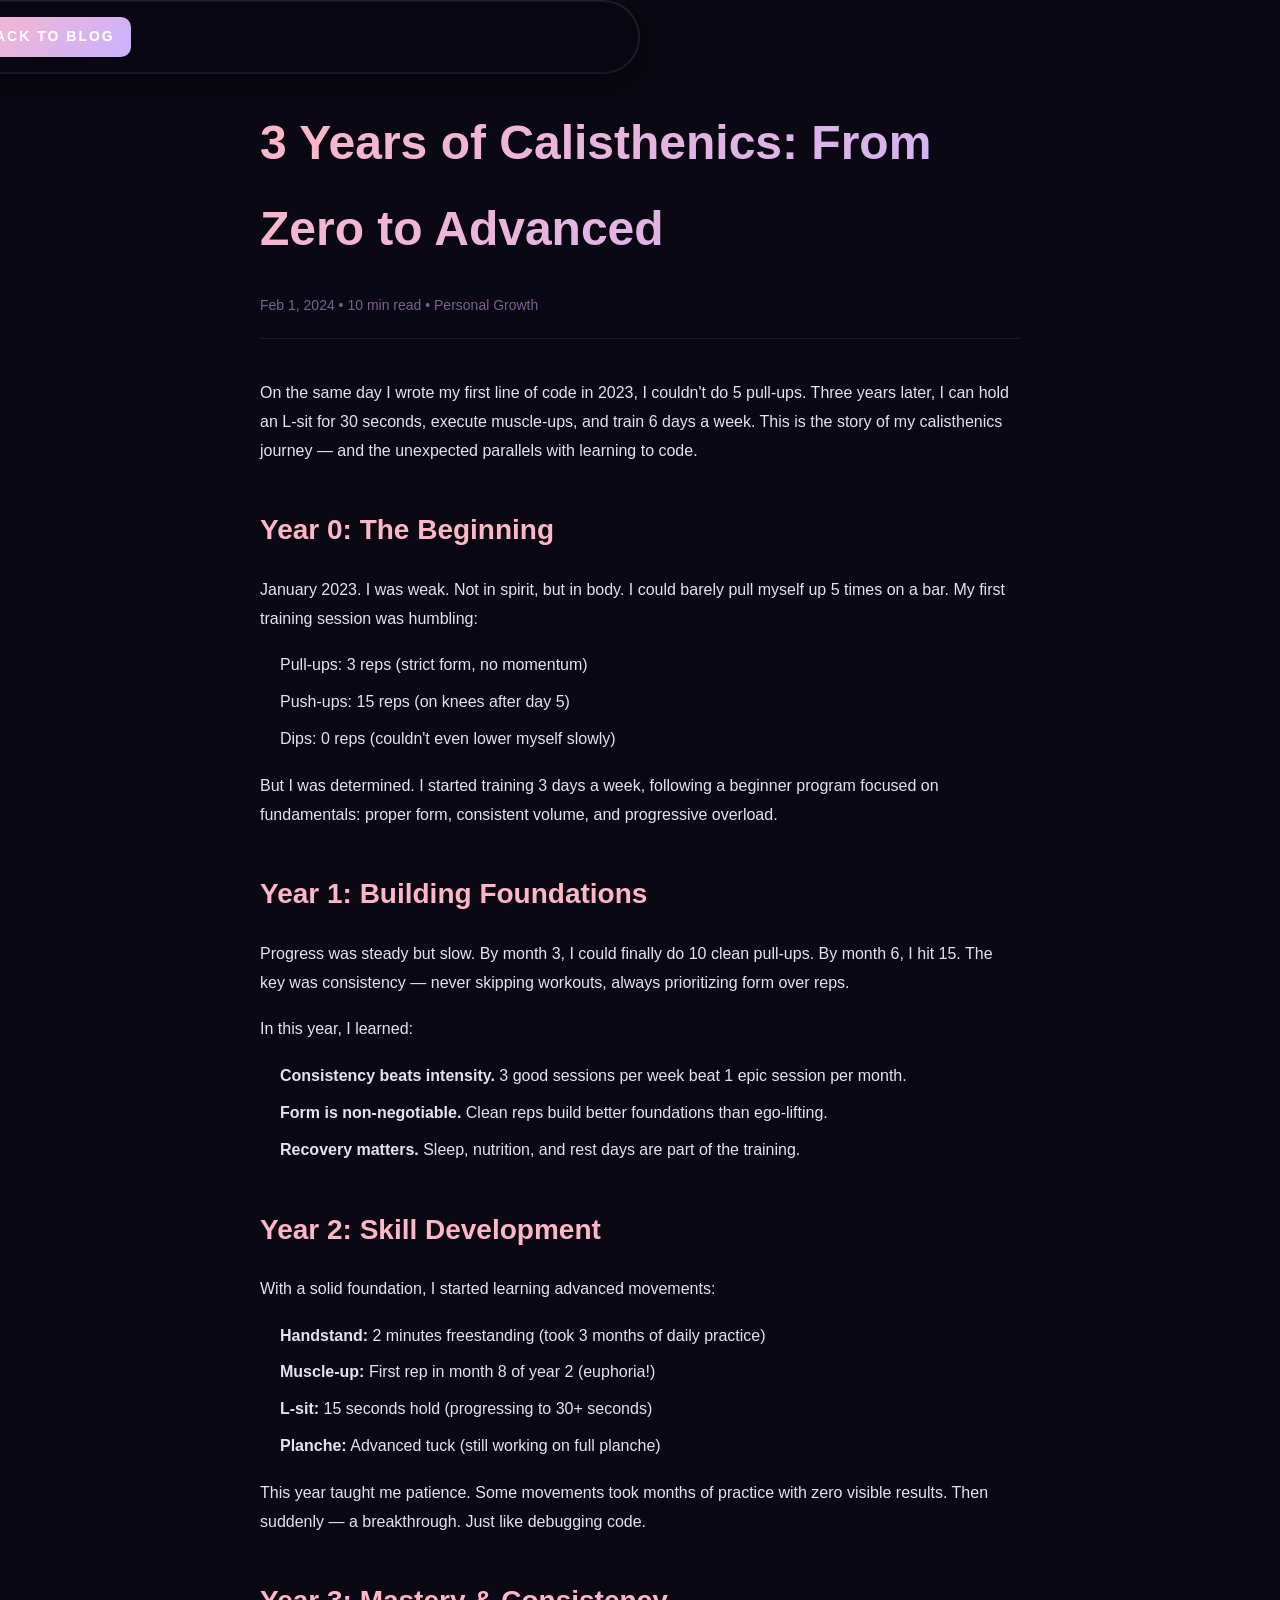
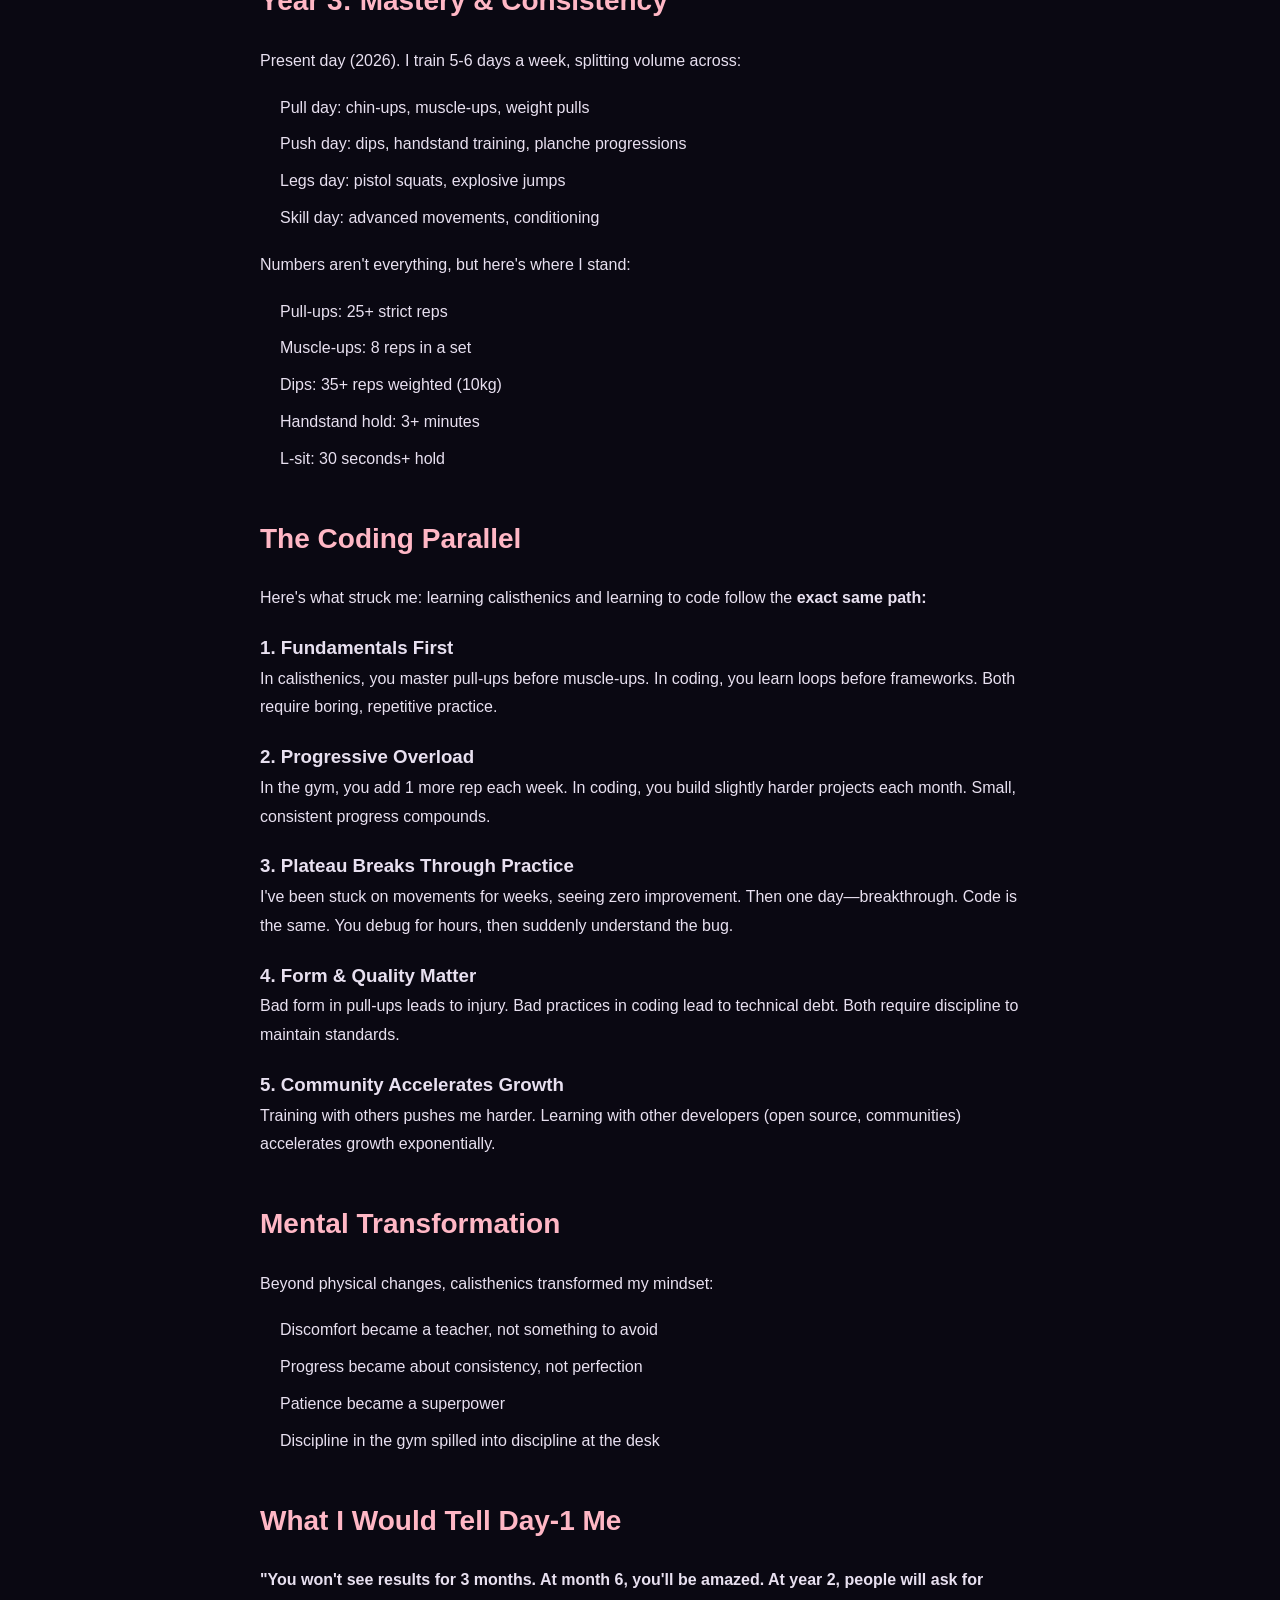
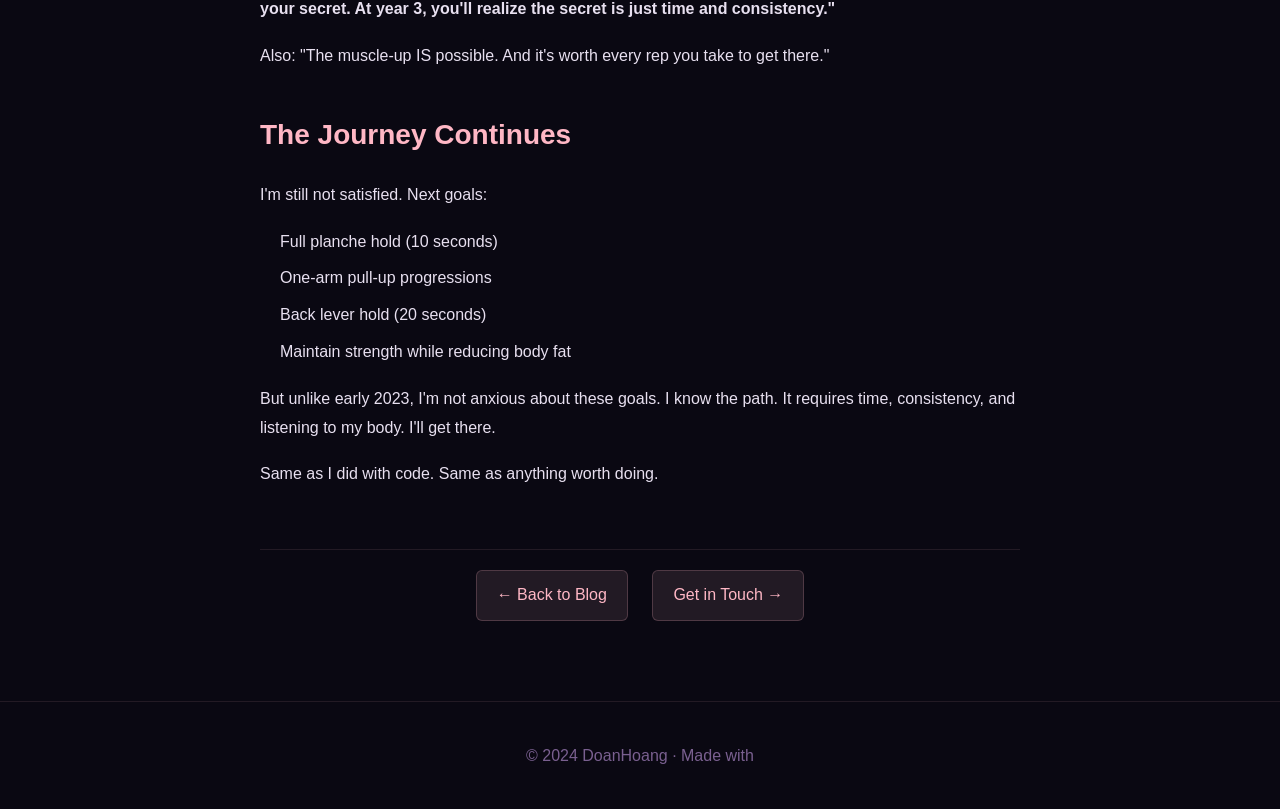
==== blog/calisthenics-journey.html @ 5664d7c4 "Initial portfolio commit" ====
<!DOCTYPE html>
<html lang="en" data-theme="dark">
<head>
  <meta charset="UTF-8"/>
  <meta name="viewport" content="width=device-width, initial-scale=1.0"/>
  <title>3 Years of Calisthenics: From Zero to Advanced — DoanHoang</title>
  <meta name="description" content="How consistent training transformed my body and mindset. Pull-ups, muscle-ups, handstands, and the parallels with coding discipline."/>
  <meta name="author" content="DoanHoang"/>
  <link rel="stylesheet" href="../css/style.css"/>
  <style>
    .blog-article { max-width: 800px; margin: 60px auto; padding: 0 20px; line-height: 1.8; color: #e8e0f0; }
    .blog-article h1 { font-size: 48px; margin-bottom: 20px; background: linear-gradient(135deg, #ffb7c5, #c9b1ff); -webkit-background-clip: text; background-clip: text; -webkit-text-fill-color: transparent; }
    .blog-article .meta { font-size: 14px; color: #7a6090; margin-bottom: 40px; border-bottom: 1px solid rgba(255, 183, 197, 0.1); padding-bottom: 20px; }
    .blog-article h2 { font-size: 28px; margin: 40px 0 20px; color: #ffb7c5; }
    .blog-article p { margin-bottom: 18px; }
    .blog-article code { background: rgba(255, 183, 197, 0.05); padding: 2px 6px; border-radius: 3px; color: #ffb7c5; font-family: 'Space Mono', monospace; }
    .blog-article ul, .blog-article ol { margin-left: 20px; margin-bottom: 18px; }
    .blog-article li { margin-bottom: 8px; }
    .blog-article a { color: #ffb7c5; text-decoration: underline; }
    .blog-article a:hover { text-decoration: none; }
    .blog-nav { text-align: center; margin-top: 60px; padding-top: 20px; border-top: 1px solid rgba(255, 183, 197, 0.1); }
    .blog-nav a { display: inline-block; margin: 0 10px; padding: 10px 20px; background: rgba(255, 183, 197, 0.1); border: 1px solid rgba(255, 183, 197, 0.2); border-radius: 6px; color: #ffb7c5; text-decoration: none; }
    .blog-nav a:hover { background: rgba(255, 183, 197, 0.2); }
  </style>
</head>
<body>
<nav id="navbar" aria-label="Main navigation" style="position: fixed; width: 100%; top: 0; left: 0; z-index: 100; background: rgba(10, 8, 18, 0.95); backdrop-filter: blur(10px); padding: 16px 0; border-bottom: 1px solid rgba(255, 183, 197, 0.1);">
  <div style="max-width: 1200px; margin: 0 auto; padding: 0 20px; display: flex; justify-content: space-between; align-items: center;">
    <a href="../#hero" class="nav-logo"><span class="logo-bracket">&lt;</span>DH<span class="logo-bracket">/&gt;</span></a>
    <a href="../#blog" class="btn btn-primary" style="padding: 8px 16px; font-size: 14px;">← Back to Blog</a>
  </div>
</nav>

<article class="blog-article" style="margin-top: 100px;">
  <h1>3 Years of Calisthenics: From Zero to Advanced</h1>
  
  <div class="meta">
    <time>Feb 1, 2024</time> • 10 min read • Personal Growth
  </div>

  <p>On the same day I wrote my first line of code in 2023, I couldn't do 5 pull-ups. Three years later, I can hold an L-sit for 30 seconds, execute muscle-ups, and train 6 days a week. This is the story of my calisthenics journey — and the unexpected parallels with learning to code.</p>

  <h2>Year 0: The Beginning</h2>
  <p>January 2023. I was weak. Not in spirit, but in body. I could barely pull myself up 5 times on a bar. My first training session was humbling:</p>
  <ul>
    <li>Pull-ups: 3 reps (strict form, no momentum)</li>
    <li>Push-ups: 15 reps (on knees after day 5)</li>
    <li>Dips: 0 reps (couldn't even lower myself slowly)</li>
  </ul>
  <p>But I was determined. I started training 3 days a week, following a beginner program focused on fundamentals: proper form, consistent volume, and progressive overload.</p>

  <h2>Year 1: Building Foundations</h2>
  <p>Progress was steady but slow. By month 3, I could finally do 10 clean pull-ups. By month 6, I hit 15. The key was consistency — never skipping workouts, always prioritizing form over reps.</p>
  
  <p>In this year, I learned:</p>
  <ul>
    <li><strong>Consistency beats intensity.</strong> 3 good sessions per week beat 1 epic session per month.</li>
    <li><strong>Form is non-negotiable.</strong> Clean reps build better foundations than ego-lifting.</li>
    <li><strong>Recovery matters.</strong> Sleep, nutrition, and rest days are part of the training.</li>
  </ul>

  <h2>Year 2: Skill Development</h2>
  <p>With a solid foundation, I started learning advanced movements:</p>
  <ul>
    <li><strong>Handstand:</strong> 2 minutes freestanding (took 3 months of daily practice)</li>
    <li><strong>Muscle-up:</strong> First rep in month 8 of year 2 (euphoria!)</li>
    <li><strong>L-sit:</strong> 15 seconds hold (progressing to 30+ seconds)</li>
    <li><strong>Planche:</strong> Advanced tuck (still working on full planche)</li>
  </ul>
  <p>This year taught me patience. Some movements took months of practice with zero visible results. Then suddenly — a breakthrough. Just like debugging code.</p>

  <h2>Year 3: Mastery &amp; Consistency</h2>
  <p>Present day (2026). I train 5-6 days a week, splitting volume across:</p>
  <ul>
    <li>Pull day: chin-ups, muscle-ups, weight pulls</li>
    <li>Push day: dips, handstand training, planche progressions</li>
    <li>Legs day: pistol squats, explosive jumps</li>
    <li>Skill day: advanced movements, conditioning</li>
  </ul>

  <p>Numbers aren't everything, but here's where I stand:</p>
  <ul>
    <li>Pull-ups: 25+ strict reps</li>
    <li>Muscle-ups: 8 reps in a set</li>
    <li>Dips: 35+ reps weighted (10kg)</li>
    <li>Handstand hold: 3+ minutes</li>
    <li>L-sit: 30 seconds+ hold</li>
  </ul>

  <h2>The Coding Parallel</h2>
  <p>Here's what struck me: learning calisthenics and learning to code follow the <strong>exact same path:</strong></p>

  <h3>1. Fundamentals First</h3>
  <p>In calisthenics, you master pull-ups before muscle-ups. In coding, you learn loops before frameworks. Both require boring, repetitive practice.</p>

  <h3>2. Progressive Overload</h3>
  <p>In the gym, you add 1 more rep each week. In coding, you build slightly harder projects each month. Small, consistent progress compounds.</p>

  <h3>3. Plateau Breaks Through Practice</h3>
  <p>I've been stuck on movements for weeks, seeing zero improvement. Then one day—breakthrough. Code is the same. You debug for hours, then suddenly understand the bug.</p>

  <h3>4. Form &amp; Quality Matter</h3>
  <p>Bad form in pull-ups leads to injury. Bad practices in coding lead to technical debt. Both require discipline to maintain standards.</p>

  <h3>5. Community Accelerates Growth</h3>
  <p>Training with others pushes me harder. Learning with other developers (open source, communities) accelerates growth exponentially.</p>

  <h2>Mental Transformation</h2>
  <p>Beyond physical changes, calisthenics transformed my mindset:</p>
  <ul>
    <li>Discomfort became a teacher, not something to avoid</li>
    <li>Progress became about consistency, not perfection</li>
    <li>Patience became a superpower</li>
    <li>Discipline in the gym spilled into discipline at the desk</li>
  </ul>

  <h2>What I Would Tell Day-1 Me</h2>
  <p><strong>"You won't see results for 3 months. At month 6, you'll be amazed. At year 2, people will ask for your secret. At year 3, you'll realize the secret is just time and consistency."</strong></p>
  
  <p>Also: "The muscle-up IS possible. And it's worth every rep you take to get there."</p>

  <h2>The Journey Continues</h2>
  <p>I'm still not satisfied. Next goals:</p>
  <ul>
    <li>Full planche hold (10 seconds)</li>
    <li>One-arm pull-up progressions</li>
    <li>Back lever hold (20 seconds)</li>
    <li>Maintain strength while reducing body fat</li>
  </ul>

  <p>But unlike early 2023, I'm not anxious about these goals. I know the path. It requires time, consistency, and listening to my body. I'll get there.</p>

  <p>Same as I did with code. Same as anything worth doing.</p>

  <div class="blog-nav">
    <a href="../#blog">← Back to Blog</a>
    <a href="../#contact">Get in Touch →</a>
  </div>
</article>

<footer role="contentinfo" style="text-align: center; padding: 40px 20px; border-top: 1px solid rgba(255, 183, 197, 0.1); margin-top: 80px; color: #7a6090;">
  <p>© 2024 DoanHoang · Made with <i class="fa-solid fa-heart" style="color: #ffb7c5;"></i></p>
</footer>

<script src="../js/main.js" defer></script>
</body>
</html>
---- css/style.css ----
/* ================================================================
   DOANHOANG PORTFOLIO — style.css (Glassmorphism + iOS 26)
   Optimized for the provided HTML structure
   ================================================================ */

/* ── 1. THEME VARIABLES (Dark / Light) ────────────────────────── */
[data-theme="dark"] {
  --bg: #0a0812;
  --bg2: #13101e;
  --bg3: #1e1530;
  --bg4: #261e38;
  --text: #e8e0f0;
  --text2: #c4b4d8;
  --muted: #7a6090;
  --muted2: #5a4870;
  --pink: #ffb7c5;
  --pink2: #ff7eb3;
  --purple: #c9b1ff;
  --purple2: #a880ff;
  --green: #4ade80;
  --red: #f87171;
  --pink-a10: rgba(255, 183, 197, 0.10);
  --pink-a15: rgba(255, 183, 197, 0.15);
  --pink-a20: rgba(255, 183, 197, 0.20);
  --pink-a30: rgba(255, 183, 197, 0.30);
  --purp-a10: rgba(201, 177, 255, 0.10);
  --purp-a20: rgba(201, 177, 255, 0.20);
  --green-a15: rgba(74, 222, 128, 0.15);
  --glass-bg: rgba(255, 255, 255, 0.04);
  --glass-bdr: rgba(255, 255, 255, 0.08);
  --glass-bg2: rgba(255, 255, 255, 0.07);
  --glass-bdr2: rgba(255, 255, 255, 0.12);
  --border: rgba(255, 183, 197, 0.08);
  --border2: rgba(255, 183, 197, 0.14);
  --shadow-sm: 0 2px 8px rgba(0, 0, 0, 0.4);
  --shadow-md: 0 8px 32px rgba(0, 0, 0, 0.5);
  --shadow-lg: 0 20px 60px rgba(0, 0, 0, 0.6);
  --shadow-pink: 0 16px 48px rgba(255, 183, 197, 0.15);
  --grad-brand: linear-gradient(135deg, var(--pink), var(--purple));
}
[data-theme="light"] {
  --bg: #faf8ff;
  --bg2: #f2eeff;
  --bg3: #e8e0f8;
  --bg4: #dcd0f0;
  --text: #1a0f2e;
  --text2: #2d1a4a;
  --muted: #7a6090;
  --muted2: #9a80b0;
  --pink: #d4487a;
  --pink2: #c0306a;
  --purple: #6030c0;
  --purple2: #4818a0;
  --green: #16a34a;
  --red: #dc2626;
  --pink-a10: rgba(212, 72, 122, 0.10);
  --pink-a15: rgba(212, 72, 122, 0.15);
  --pink-a20: rgba(212, 72, 122, 0.20);
  --pink-a30: rgba(212, 72, 122, 0.30);
  --purp-a10: rgba(96, 48, 192, 0.08);
  --purp-a20: rgba(96, 48, 192, 0.16);
  --green-a15: rgba(22, 163, 74, 0.12);
  --glass-bg: rgba(255, 255, 255, 0.65);
  --glass-bdr: rgba(180, 140, 220, 0.20);
  --glass-bg2: rgba(255, 255, 255, 0.80);
  --glass-bdr2: rgba(160, 120, 220, 0.28);
  --border: rgba(150, 100, 200, 0.12);
  --border2: rgba(150, 100, 200, 0.20);
  --shadow-sm: 0 2px 8px rgba(100, 50, 150, 0.10);
  --shadow-md: 0 8px 32px rgba(100, 50, 150, 0.14);
  --shadow-lg: 0 20px 60px rgba(100, 50, 150, 0.18);
  --shadow-pink: 0 16px 48px rgba(212, 72, 122, 0.14);
  --grad-brand: linear-gradient(135deg, var(--pink), var(--purple));
}
[data-theme="anime"] {
  --bg: #fff0f5;
  --bg2: #fce4ec;
  --bg3: #f8bbd9;
  --bg4: #f48fb1;
  --text: #880e4f;
  --text2: #ad1457;
  --muted: #ba68c8;
  --muted2: #ce93d8;
  --pink: #ff1493;
  --pink2: #ff69b4;
  --purple: #da70d6;
  --purple2: #ee82ee;
  --green: #32cd32;
  --red: #ff4500;
  --pink-a10: rgba(255, 20, 147, 0.10);
  --pink-a15: rgba(255, 20, 147, 0.15);
  --pink-a20: rgba(255, 20, 147, 0.20);
  --pink-a30: rgba(255, 20, 147, 0.30);
  --purp-a10: rgba(218, 112, 214, 0.10);
  --purp-a20: rgba(218, 112, 214, 0.20);
  --green-a15: rgba(50, 205, 50, 0.15);
  --glass-bg: rgba(255, 255, 255, 0.80);
  --glass-bdr: rgba(255, 20, 147, 0.20);
  --glass-bg2: rgba(255, 255, 255, 0.90);
  --glass-bdr2: rgba(255, 105, 180, 0.30);
  --border: rgba(255, 20, 147, 0.15);
  --border2: rgba(255, 20, 147, 0.25);
  --shadow-sm: 0 2px 8px rgba(255, 20, 147, 0.15);
  --shadow-md: 0 8px 32px rgba(255, 20, 147, 0.20);
  --shadow-lg: 0 20px 60px rgba(255, 20, 147, 0.25);
  --shadow-pink: 0 16px 48px rgba(255, 20, 147, 0.20);
  --grad-brand: linear-gradient(135deg, var(--pink), var(--purple));
}

/* ── 2. RESET & BASE ─────────────────────────────────────────── */
*,
*::before,
*::after {
  margin: 0;
  padding: 0;
  box-sizing: border-box;
}
html {
  scroll-behavior: smooth;
  font-size: 16px;
  -webkit-text-size-adjust: 100%;
  text-size-adjust: 100%;
}
body {
  background: var(--bg);
  color: var(--text);
  font-family: 'Space Grotesk', sans-serif;
  line-height: 1.7;
  overflow-x: hidden;
  cursor: none;
  transition: background 0.4s, color 0.4s;
}
section {
  content-visibility: auto;
}
a {
  text-decoration: none;
  color: inherit;
  transition: color 0.3s;
}
ul {
  list-style: none;
}
img {
  max-width: 100%;
  display: block;
}
button {
  border: none;
  background: none;
  cursor: none;
  font-family: inherit;
}
input,
textarea {
  font-family: inherit;
}
::-webkit-scrollbar {
  width: 3px;
}
::-webkit-scrollbar-track {
  background: var(--bg);
}
::-webkit-scrollbar-thumb {
  background: var(--grad-brand);
  border-radius: 2px;
}

/* ── 3. CUSTOM CURSOR ────────────────────────────────────────── */
.cursor {
  position: fixed;
  width: 8px;
  height: 8px;
  background: var(--pink);
  border-radius: 50%;
  pointer-events: none;
  z-index: 9999;
  mix-blend-mode: difference;
  will-change: transform;
}
.cursor-follower {
  position: fixed;
  width: 40px;
  height: 40px;
  pointer-events: none;
  z-index: 9998;
  color: rgba(255, 183, 197, 0.4);
  will-change: transform;
}
.cursor-follower svg {
  width: 100%;
  height: 100%;
  animation: cursorSpin 8s linear infinite;
}
@keyframes cursorSpin {
  to {
    transform: rotate(360deg);
  }
}
body.cursor-hover .cursor {
  width: 18px;
  height: 18px;
  background: var(--purple);
  opacity: 0.7;
}

/* ── 4. SCROLL PROGRESS ───────────────────────────────────────── */
.scroll-progress {
  position: fixed;
  top: 0;
  left: 0;
  height: 2.5px;
  width: 0%;
  background: var(--grad-brand);
  z-index: 9999;
  box-shadow: 0 0 8px var(--pink-a30);
}

/* ── 5. LOADER ────────────────────────────────────────────────── */
.loader {
  position: fixed;
  inset: 0;
  background: var(--bg);
  z-index: 10000;
  display: flex;
  align-items: center;
  justify-content: center;
  transition: opacity 0.5s;
}
.loader-logo {
  font-family: 'Syne', sans-serif;
  font-size: 56px;
  font-weight: 800;
  background: var(--grad-brand);
  -webkit-background-clip: text;
  background-clip: text;
  -webkit-text-fill-color: transparent;
  margin-bottom: 32px;
  letter-spacing: 2px;
}
.loader-track {
  width: 240px;
  height: 2px;
  background: var(--bg3);
  border-radius: 2px;
  margin: 0 auto 12px;
  overflow: hidden;
}
.loader-fill {
  height: 100%;
  background: var(--grad-brand);
  border-radius: 2px;
  width: 0%;
}
.loader-pct {
  font-size: 11px;
  color: var(--muted);
  letter-spacing: 4px;
  display: block;
}

/* ── 6. THEME TOGGLE BUTTON ───────────────────────────────────── */
.theme-toggle {
  position: fixed;
  top: 80px;
  right: 16px;
  z-index: 160;
  width: 44px;
  height: 44px;
  background: var(--glass-bg);
  backdrop-filter: blur(20px);
  border: 1px solid var(--glass-bdr);
  border-radius: 50%;
  color: var(--pink);
  font-size: 17px;
  display: flex;
  align-items: center;
  justify-content: center;
  transition: all 0.3s;
  box-shadow: var(--shadow-md);
}
.theme-toggle:hover {
  transform: scale(1.1) rotate(20deg);
  box-shadow: var(--shadow-pink);
}
.theme-toggle i {
  transition: transform 0.4s;
}

/* ── 7. GLASS CORE COMPONENTS ─────────────────────────────────── */
.glass-card {
  background: var(--glass-bg);
  backdrop-filter: blur(20px);
  border: 1px solid var(--glass-bdr);
  border-radius: 16px;
  transition: all 0.35s cubic-bezier(0.4, 0, 0.2, 1);
}
.glass-card:hover {
  border-color: var(--glass-bdr2);
  box-shadow: 0 12px 40px rgba(255, 183, 197, 0.1);
}
.glass-button {
  display: inline-flex;
  align-items: center;
  gap: 8px;
  padding: 14px 28px;
  font-size: 11px;
  font-weight: 700;
  letter-spacing: 2px;
  text-transform: uppercase;
  border-radius: 10px;
  background: var(--glass-bg);
  backdrop-filter: blur(12px);
  border: 1px solid var(--glass-bdr);
  transition: all 0.3s;
}
.glass-button:hover {
  transform: translateY(-3px);
  border-color: var(--pink-a30);
  background: var(--pink-a10);
  box-shadow: var(--shadow-pink);
}

/* ── 8. BUTTONS (Primary / Ghost) ─────────────────────────────── */
.btn {
  display: inline-flex;
  align-items: center;
  gap: 8px;
  padding: 14px 28px;
  font-size: 11px;
  font-weight: 700;
  letter-spacing: 2px;
  text-transform: uppercase;
  border-radius: 10px;
  position: relative;
  overflow: hidden;
  transition: all 0.3s cubic-bezier(0.4, 0, 0.2, 1);
  will-change: transform;
}
.btn::before {
  content: '';
  position: absolute;
  inset: 0;
  background: rgba(255, 255, 255, 0.08);
  opacity: 0;
  transition: opacity 0.3s;
}
.btn:hover::before {
  opacity: 1;
}
.btn:active {
  transform: scale(0.97) !important;
}
.btn-primary {
  background: var(--grad-brand);
  color: #fff;
}
.btn-primary:hover {
  transform: translateY(-3px);
  box-shadow: var(--shadow-pink);
}
.btn-ghost {
  background: transparent;
  color: var(--text);
  border: 1px solid var(--glass-bdr);
}
.btn-ghost:hover {
  border-color: var(--pink);
  color: var(--pink);
  background: var(--pink-a10);
  transform: translateY(-2px);
}
.btn-full {
  width: 100%;
  justify-content: center;
}

/* ── 9. NAVBAR (Pill Centered) ────────────────────────────────── */
nav {
  position: fixed;
  top: 16px;
  left: 50%;
  transform: translateX(-50%);
  z-index: 100;
  display: flex;
  align-items: center;
  gap: 2px;
  background: rgba(18, 14, 28, 0.75);
  backdrop-filter: blur(32px) saturate(180%);
  border: 1px solid rgba(255, 183, 197, 0.14);
  border-radius: 50px;
  padding: 6px 8px;
  box-shadow: 0 8px 32px rgba(0, 0, 0, 0.4), 0 0 0 1px rgba(255, 255, 255, 0.06) inset;
  transition: all 0.4s cubic-bezier(0.4, 0, 0.2, 1);
  white-space: nowrap;
}
nav.scrolled {
  background: rgba(10, 8, 18, 0.9);
  box-shadow: 0 12px 40px rgba(0, 0, 0, 0.5);
}
.nav-logo {
  font-family: 'Syne', sans-serif;
  font-size: 15px;
  font-weight: 800;
  color: var(--pink);
  padding: 6px 16px;
  border-radius: 40px;
  transition: all 0.3s;
  flex-shrink: 0;
}
.nav-logo:hover {
  background: rgba(255, 183, 197, 0.12);
}
.logo-bracket {
  color: var(--purple);
}
.nav-links {
  display: flex;
  gap: 2px;
  align-items: center;
}
.nav-links a {
  font-size: 11px;
  letter-spacing: 0.5px;
  color: var(--text2);
  padding: 7px 14px;
  border-radius: 40px;
  transition: all 0.25s;
}
.nav-links a:hover {
  color: var(--text);
  background: rgba(255, 255, 255, 0.08);
}
.nav-links a.active {
  color: #0a0812;
  font-weight: 700;
  background: var(--grad-brand);
}
.nav-right {
  display: flex;
  align-items: center;
  gap: 6px;
  margin-left: 4px;
}
.nav-cta {
  padding: 7px 16px;
  background: var(--grad-brand);
  color: #0a0812;
  font-size: 11px;
  font-weight: 700;
  border-radius: 40px;
  display: flex;
  align-items: center;
  gap: 5px;
  transition: all 0.3s;
  flex-shrink: 0;
}
.nav-cta:hover {
  opacity: 0.88;
  transform: scale(1.04);
}
.nav-toggle {
  display: none;
  flex-direction: column;
  gap: 5px;
  padding: 8px;
  border-radius: 40px;
  background: rgba(255, 255, 255, 0.08);
}
.nav-toggle span {
  display: block;
  width: 18px;
  height: 1.5px;
  background: var(--pink);
  border-radius: 1px;
  transition: all 0.35s;
}
.nav-toggle.open span:nth-child(1) {
  transform: translateY(6.5px) rotate(45deg);
}
.nav-toggle.open span:nth-child(2) {
  opacity: 0;
  transform: scaleX(0);
}
.nav-toggle.open span:nth-child(3) {
  transform: translateY(-6.5px) rotate(-45deg);
}
.mobile-menu {
  position: fixed;
  inset: 0;
  background: rgba(10, 8, 18, 0.97);
  backdrop-filter: blur(24px);
  z-index: 99;
  display: flex;
  align-items: center;
  justify-content: center;
  opacity: 0;
  pointer-events: none;
  visibility: hidden;
  transition: opacity 0.4s, visibility 0.4s;
}
.mobile-menu.open {
  opacity: 1;
  pointer-events: all;
  visibility: visible;
}
.mobile-menu ul {
  text-align: center;
}
.mobile-menu li {
  margin-bottom: 24px;
}
.mobile-link {
  font-family: 'Syne', sans-serif;
  font-size: clamp(32px, 8vw, 52px);
  font-weight: 800;
  color: var(--muted);
  transition: color 0.3s, transform 0.3s;
  display: inline-block;
}
.mobile-link:hover {
  color: var(--pink);
  transform: translateX(8px);
}

/* ── 10. SECTION COMMON ───────────────────────────────────────── */
section {
  padding: 120px 64px;
}
.container {
  max-width: 1200px;
  margin: 0 auto;
  width: 100%;
}
.alt-bg {
  background: var(--bg2);
}
.sec-head {
  display: flex;
  align-items: center;
  gap: 16px;
  margin-bottom: 64px;
  position: relative;
  padding-left: 16px;
}
.sec-head::before {
  content: '';
  position: absolute;
  left: 0;
  top: 50%;
  transform: translateY(-50%);
  width: 4px;
  height: 40px;
  background: var(--grad-brand);
  border-radius: 2px;
  box-shadow: 0 0 16px var(--pink-a30);
}
.sec-num {
  font-size: 10px;
  color: var(--pink);
  letter-spacing: 4px;
  font-weight: 700;
}
.sec-title {
  font-family: 'Syne', sans-serif;
  font-size: clamp(26px, 4vw, 46px);
  font-weight: 800;
  line-height: 1.1;
}
.sec-title em {
  color: var(--pink);
  font-style: normal;
}
.sec-line {
  flex: 1;
  height: 1px;
  background: linear-gradient(90deg, var(--border2), transparent);
}

/* ── 11. REVEAL ANIMATION (fade up) ──────────────────────────── */
.reveal {
  opacity: 0;
  transform: translateY(22px);
  transition: opacity 0.7s cubic-bezier(0.16, 1, 0.3, 1),
              transform 0.7s cubic-bezier(0.16, 1, 0.3, 1);
}
.reveal.visible {
  opacity: 1;
  transform: translateY(0);
}

/* ── 12. HERO SECTION ─────────────────────────────────────────── */
#hero {
  min-height: 100vh;
  padding: 100px 64px 80px;
  display: grid;
  grid-template-columns: 1fr 1fr;
  align-items: center;
  gap: 60px;
  position: relative;
  overflow: hidden;
  background:
    radial-gradient(ellipse 80% 60% at 20% 40%, rgba(255, 183, 197, 0.07), transparent 60%),
    radial-gradient(ellipse 60% 80% at 80% 60%, rgba(201, 177, 255, 0.06), transparent 60%),
    var(--bg);
}
#three-canvas {
  position: absolute;
  inset: 0;
  width: 100%;
  height: 100%;
  pointer-events: none;
  z-index: 0;
}
.hero-grid {
  position: absolute;
  inset: 0;
  background-image: linear-gradient(rgba(255, 183, 197, 0.025) 1px, transparent 1px),
                    linear-gradient(90deg, rgba(255, 183, 197, 0.025) 1px, transparent 1px);
  background-size: 60px 60px;
  pointer-events: none;
  z-index: 1;
  mask-image: radial-gradient(ellipse at 25% 50%, black 15%, transparent 65%);
  -webkit-mask-image: radial-gradient(ellipse at 25% 50%, black 15%, transparent 65%);
}
#sakura-container {
  position: absolute;
  inset: 0;
  pointer-events: none;
  overflow: hidden;
  z-index: 1;
}
.hero-content {
  position: relative;
  z-index: 2;
}
.hero-badge {
  display: inline-flex;
  align-items: center;
  gap: 8px;
  padding: 7px 18px;
  background: var(--glass-bg);
  border: 1px solid var(--glass-bdr);
  border-radius: 24px;
  font-size: 10px;
  color: var(--muted);
  letter-spacing: 1.5px;
  margin-bottom: 24px;
  backdrop-filter: blur(10px);
}
.badge-dot {
  width: 7px;
  height: 7px;
  background: var(--green);
  border-radius: 50%;
  flex-shrink: 0;
  animation: pulse 2.5s ease-in-out infinite;
  box-shadow: 0 0 8px rgba(74, 222, 128, 0.6);
}
@keyframes pulse {
  0%, 100% { opacity: 1; transform: scale(1); }
  50% { opacity: 0.5; transform: scale(0.85); }
}
.hero-title {
  font-family: 'Syne', sans-serif;
  font-size: clamp(52px, 7.5vw, 100px);
  font-weight: 800;
  line-height: 0.92;
  margin-bottom: 20px;
  letter-spacing: -1px;
}
.title-block {
  display: block;
}
.title-outline {
  -webkit-text-stroke: 2px var(--purple);
  color: transparent;
}
.hero-role {
  display: flex;
  align-items: center;
  font-size: clamp(14px, 1.6vw, 17px);
  color: var(--muted);
  margin-bottom: 20px;
  height: 32px;
  gap: 4px;
}
.role-typed {
  color: var(--pink);
  font-weight: 700;
}
.type-cursor {
  color: var(--pink);
  animation: blink 1s step-end infinite;
  margin-left: 2px;
}
@keyframes blink {
  0%, 100% { opacity: 1; }
  50% { opacity: 0; }
}
.hero-desc {
  font-family: 'Outfit', sans-serif;
  font-size: 14px;
  color: var(--muted);
  line-height: 2;
  margin-bottom: 36px;
  max-width: 440px;
}
.hero-btns {
  display: flex;
  gap: 12px;
  margin-bottom: 44px;
  flex-wrap: wrap;
}
.hero-socials {
  display: flex;
  gap: 10px;
  flex-wrap: wrap;
}
.hero-socials a {
  width: 44px;
  height: 44px;
  display: flex;
  align-items: center;
  justify-content: center;
  background: var(--glass-bg);
  border: 1px solid var(--glass-bdr);
  border-radius: 10px;
  color: var(--muted);
  font-size: 17px;
  transition: all 0.3s;
}
.hero-socials a:hover {
  color: var(--pink);
  border-color: var(--pink-a20);
  transform: translateY(-4px);
  background: var(--pink-a10);
}
.hero-visual {
  position: relative;
  z-index: 2;
  display: flex;
  justify-content: center;
  align-items: center;
}
.hero-card {
  padding: 24px;
  width: 100%;
  max-width: 360px;
}
.hero-anime-wrap {
  width: 100%;
  border-radius: 12px;
  overflow: hidden;
  margin-bottom: 18px;
  border: 1px solid var(--glass-bdr);
}
.hero-anime-gif {
  width: 100%;
  height: 260px;
  object-fit: cover;
  display: block;
}
.hero-avatar {
  width: 100%;
  height: 260px;
  display: flex;
  align-items: center;
  justify-content: center;
  margin-bottom: 18px;
  position: relative;
}
.avatar-spin {
  position: absolute;
  inset: -4px;
  border-radius: 50%;
  background: conic-gradient(var(--pink), var(--purple), var(--pink));
  animation: avatarSpin 4s linear infinite;
}
@keyframes avatarSpin {
  to { transform: rotate(360deg); }
}
.avatar-core {
  position: absolute;
  inset: 4px;
  background: var(--bg3);
  border-radius: 50%;
  display: flex;
  align-items: center;
  justify-content: center;
  font-size: 40px;
  color: var(--purple);
}
.hero-stats {
  display: flex;
  justify-content: space-around;
  align-items: center;
  padding: 16px 0;
  border-top: 1px solid var(--glass-bdr);
  border-bottom: 1px solid var(--glass-bdr);
  margin-bottom: 18px;
}
.stat {
  text-align: center;
}
.stat-val {
  font-family: 'Syne', sans-serif;
  font-size: 28px;
  font-weight: 800;
  background: var(--grad-brand);
  -webkit-background-clip: text;
  background-clip: text;
  -webkit-text-fill-color: transparent;
}
.stat sup {
  font-size: 16px;
  font-weight: 700;
  color: var(--pink);
}
.stat p {
  font-size: 9px;
  color: var(--muted);
  letter-spacing: 2px;
  text-transform: uppercase;
  margin-top: 2px;
}
.stat-sep {
  width: 1px;
  height: 32px;
  background: var(--glass-bdr);
}
.float-tags {
  display: flex;
  flex-wrap: wrap;
  gap: 6px;
  justify-content: center;
}
.ftag {
  display: flex;
  align-items: center;
  gap: 5px;
  padding: 5px 12px;
  background: var(--glass-bg);
  border: 1px solid var(--glass-bdr);
  border-radius: 24px;
  font-size: 11px;
  color: var(--muted);
  animation: tagFloat 3s ease-in-out infinite;
  animation-delay: var(--d, 0s);
}
@keyframes tagFloat {
  0%, 100% { transform: translateY(0); }
  50% { transform: translateY(-5px); }
}
.scroll-hint {
  position: absolute;
  bottom: 32px;
  left: 50%;
  transform: translateX(-50%);
  z-index: 2;
  display: flex;
  flex-direction: column;
  align-items: center;
  gap: 6px;
  color: var(--muted);
  font-size: 9px;
  letter-spacing: 3px;
  text-transform: uppercase;
  animation: scrollAnim 2.2s ease-in-out infinite;
}
@keyframes scrollAnim {
  0%, 100% { transform: translateX(-50%) translateY(0); }
  50% { transform: translateX(-50%) translateY(6px); }
}
.scroll-mouse {
  width: 22px;
  height: 34px;
  border: 1.5px solid var(--pink-a30);
  border-radius: 11px;
  display: flex;
  justify-content: center;
  padding-top: 6px;
}
.scroll-wheel {
  width: 2.5px;
  height: 6px;
  background: var(--pink);
  border-radius: 2px;
  animation: scrollWheel 1.6s ease-in-out infinite;
}
@keyframes scrollWheel {
  0% { transform: translateY(0); opacity: 1; }
  80% { transform: translateY(9px); opacity: 0; }
  100% { transform: translateY(0); opacity: 0; }
}
.sakura-petal {
  position: absolute;
  width: 8px;
  height: 8px;
  background: var(--pink);
  border-radius: 50% 0 50% 0;
  opacity: 0;
  pointer-events: none;
  animation: petalFall linear infinite;
}
@keyframes petalFall {
  0% {
    transform: translateY(-20px) rotate(0deg);
    opacity: 0.5;
  }
  100% {
    transform: translateY(110vh) rotate(720deg);
    opacity: 0;
  }
}

/* ── 13. ABOUT SECTION ────────────────────────────────────────── */
#about {
  background: var(--bg);
}
.about-grid {
  display: grid;
  grid-template-columns: 1fr 1.5fr;
  gap: 72px;
  align-items: start;
}
.about-portrait-wrap {
  position: relative;
}
.about-portrait {
  aspect-ratio: 3/4;
  border-radius: 20px;
  overflow: hidden;
  max-height: 460px;
}
.about-portrait img {
  width: 100%;
  height: 100%;
  object-fit: cover;
}
.about-flbadge {
  position: absolute;
  display: flex;
  align-items: center;
  gap: 7px;
  padding: 9px 14px;
  font-size: 11px;
  color: var(--text2);
  border-radius: 12px;
}
.ab-loc {
  top: -12px;
  right: -12px;
  animation: tagFloat 3.5s ease-in-out infinite;
}
.ab-work {
  bottom: 72px;
  left: -12px;
  animation: tagFloat 4s ease-in-out infinite 0.5s;
}
.ab-dot {
  width: 7px;
  height: 7px;
  border-radius: 50%;
  background: var(--green);
  box-shadow: 0 0 8px rgba(74, 222, 128, 0.6);
  flex-shrink: 0;
}
.ab-years {
  bottom: -12px;
  right: -12px;
  flex-direction: column;
  align-items: center;
  padding: 14px;
  animation: tagFloat 4.5s ease-in-out infinite 1s;
}
.ab-num {
  font-family: 'Syne', sans-serif;
  font-size: 28px;
  font-weight: 800;
  color: var(--pink);
  line-height: 1;
}
.ab-lbl {
  font-size: 9px;
  color: var(--muted);
  letter-spacing: 1px;
  text-align: center;
}
.about-bio {
  font-family: 'Outfit', sans-serif;
  font-size: 14px;
  color: var(--muted);
  line-height: 2;
  margin-bottom: 14px;
}
.about-bio strong {
  color: var(--text);
  font-weight: 600;
}
.about-bio em {
  color: var(--pink);
  font-style: italic;
}
.timeline {
  margin: 28px 0;
  padding-left: 24px;
  border-left: 2px solid var(--border2);
}
.tl-item {
  position: relative;
  margin-bottom: 26px;
  padding-left: 8px;
}
.tl-item:last-child {
  margin-bottom: 0;
}
.tl-dot {
  position: absolute;
  left: -31px;
  top: 5px;
  width: 12px;
  height: 12px;
  border-radius: 50%;
  background: var(--grad-brand);
  box-shadow: 0 0 10px var(--pink-a30);
}
.tl-year {
  display: block;
  font-size: 10px;
  color: var(--pink);
  letter-spacing: 2px;
  margin-bottom: 4px;
}
.tl-body h3 {
  font-family: 'Syne', sans-serif;
  font-size: 14px;
  font-weight: 700;
  color: var(--text);
  margin-bottom: 4px;
}
.tl-body p {
  font-family: 'Outfit', sans-serif;
  font-size: 12px;
  color: var(--muted);
  line-height: 1.8;
}

/* ── 14. SKILLS SECTION ───────────────────────────────────────── */
#skills {
  background: var(--bg2);
}
.skills-top-bar {
  display: flex;
  align-items: center;
  gap: 16px;
  margin-bottom: 32px;
  flex-wrap: wrap;
}
.skills-top-avatar {
  width: 64px;
  height: 64px;
  border-radius: 50%;
  overflow: hidden;
  border: 2px solid var(--pink-a30);
  box-shadow: 0 0 20px var(--pink-a20);
  flex-shrink: 0;
}
.skills-top-avatar img {
  width: 100%;
  height: 100%;
  object-fit: cover;
}
.skills-tabs {
  display: flex;
  gap: 4px;
  background: var(--bg);
  padding: 4px;
  border-radius: 12px;
  border: 1px solid var(--border);
}
.tab {
  padding: 10px 24px;
  font-size: 10px;
  letter-spacing: 2.5px;
  text-transform: uppercase;
  color: var(--muted);
  border-radius: 9px;
  transition: all 0.3s;
}
.tab.active {
  background: var(--grad-brand);
  color: #fff;
  font-weight: 700;
  box-shadow: var(--shadow-pink);
}
.tab:hover:not(.active) {
  color: var(--pink);
}
.tab-panel {
  display: none;
}
.tab-panel.active {
  display: block;
}
.skills-grid {
  display: grid;
  grid-template-columns: repeat(5, 1fr);
  gap: 16px;
}
.skill-card {
  padding: 22px 14px;
  text-align: center;
  position: relative;
  overflow: hidden;
  border-radius: 14px;
  transition: all 0.35s cubic-bezier(0.4, 0, 0.2, 1);
}
.skill-card:hover {
  transform: translateY(-7px);
  box-shadow: var(--shadow-pink);
}
.skill-ico {
  font-size: 36px;
  margin-bottom: 10px;
  display: block;
  transition: transform 0.3s;
}
.skill-card:hover .skill-ico {
  transform: scale(1.1);
}
.skill-name {
  display: block;
  font-size: 10px;
  color: var(--muted);
  letter-spacing: 1.5px;
  text-transform: uppercase;
  margin-bottom: 10px;
}
.skill-bar {
  height: 2px;
  background: var(--bg3);
  border-radius: 2px;
  overflow: hidden;
  margin-bottom: 5px;
}
.skill-fill {
  height: 100%;
  background: var(--grad-brand);
  border-radius: 2px;
  width: 0;
  transition: width 1.3s cubic-bezier(0.4, 0, 0.2, 1);
}
.skill-card.visible .skill-fill {
  width: var(--lv, 80%);
}
.skill-pct {
  font-size: 9px;
  color: var(--muted2);
}

/* ── 15. PROJECTS SECTION ─────────────────────────────────────── */
#projects {
  background: var(--bg);
}
.projects-grid {
  display: grid;
  grid-template-columns: repeat(3, 1fr);
  gap: 18px;
  align-items: start;
}
.proj-card {
  transition: transform 0.4s cubic-bezier(0.4, 0, 0.2, 1);
}
.proj-card:hover {
  transform: translateY(-8px);
}
.proj-card.featured {
  grid-column: span 2;
}
.proj-card.featured .proj-card-inner {
  display: grid;
  grid-template-columns: 55% 45%;
}
.proj-card.featured .proj-thumb {
  border-radius: 16px 0 0 16px;
  min-height: 220px;
}
.proj-card:not(.featured) .proj-thumb {
  min-height: 160px;
}
.proj-card-inner {
  height: 100%;
  border-radius: 16px;
  overflow: hidden;
  border: 1px solid var(--glass-bdr);
  background: var(--glass-bg);
  backdrop-filter: blur(20px);
  transition: all 0.35s;
  display: flex;
  flex-direction: column;
}
.proj-card.featured .proj-card-inner {
  display: grid;
}
.proj-card:hover .proj-card-inner {
  border-color: var(--pink-a20);
  box-shadow: var(--shadow-pink);
}
.proj-thumb {
  position: relative;
  overflow: hidden;
}
.proj-thumb-dots {
  display: flex;
  gap: 5px;
  padding: 14px 16px;
}
.proj-thumb-dots span {
  width: 8px;
  height: 8px;
  border-radius: 50%;
}
.proj-thumb-dots span:nth-child(1) { background: rgba(255, 93, 93, 0.55); }
.proj-thumb-dots span:nth-child(2) { background: rgba(255, 183, 28, 0.55); }
.proj-thumb-dots span:nth-child(3) { background: rgba(56, 201, 120, 0.55); }
.proj-thumb-body {
  display: flex;
  flex-direction: column;
  align-items: center;
  justify-content: center;
  gap: 10px;
  height: calc(100% - 36px);
  font-size: 12px;
  color: var(--muted);
}
.proj-thumb-body i {
  font-size: 44px;
  color: var(--purple);
  opacity: 0.6;
}
.proj-overlay {
  position: absolute;
  inset: 0;
  background: rgba(10, 8, 18, 0.82);
  backdrop-filter: blur(6px);
  display: flex;
  align-items: center;
  justify-content: center;
  gap: 12px;
  opacity: 0;
  transition: opacity 0.35s;
}
.proj-card:hover .proj-overlay {
  opacity: 1;
}
.ol-btn {
  display: flex;
  align-items: center;
  gap: 6px;
  padding: 10px 18px;
  background: var(--pink-a15);
  border: 1px solid var(--pink-a30);
  border-radius: 8px;
  color: var(--pink);
  font-size: 11px;
  transition: all 0.3s;
}
.ol-btn:hover {
  background: var(--pink-a20);
  transform: translateY(-2px);
}
.proj-body {
  padding: 22px;
  display: flex;
  flex-direction: column;
  flex: 1;
}
.proj-card.featured .proj-body {
  padding: 28px;
}
.proj-top {
  display: flex;
  align-items: center;
  justify-content: space-between;
  margin-bottom: 10px;
}
.proj-idx {
  font-size: 10px;
  color: var(--muted2);
  letter-spacing: 2px;
}
.proj-badge {
  display: inline-flex;
  align-items: center;
  gap: 4px;
  padding: 3px 10px;
  background: var(--pink-a10);
  border: 1px solid var(--pink-a20);
  border-radius: 20px;
  font-size: 9px;
  color: var(--pink);
  letter-spacing: 1px;
}
.proj-name {
  font-family: 'Syne', sans-serif;
  font-size: 20px;
  font-weight: 700;
  margin-bottom: 10px;
  color: var(--text);
}
.proj-desc {
  font-family: 'Outfit', sans-serif;
  font-size: 12px;
  color: var(--muted);
  line-height: 1.9;
  margin-bottom: 16px;
  flex: 1;
}
.proj-tech {
  display: flex;
  gap: 10px;
  margin-bottom: 18px;
  font-size: 22px;
}
.proj-links {
  display: flex;
  gap: 8px;
}
.proj-btn {
  display: inline-flex;
  align-items: center;
  gap: 5px;
  padding: 8px 16px;
  border-radius: 8px;
  font-size: 10px;
  letter-spacing: 1px;
  transition: all 0.3s;
}
.proj-btn.primary {
  background: var(--grad-brand);
  color: #fff;
  font-weight: 700;
}
.proj-btn.primary:hover {
  opacity: 0.85;
  transform: translateY(-2px);
}
.proj-btn.ghost {
  border: 1px solid var(--purp-a20);
  color: var(--purple);
}
.proj-btn.ghost:hover {
  background: var(--purp-a10);
  border-color: var(--purple);
  transform: translateY(-2px);
}

/* ── 15.5 CASE STUDIES SECTION ────────────────────────────────── */
#case-studies {
  background: var(--bg);
}
.case-studies-grid {
  display: grid;
  grid-template-columns: 1fr;
  gap: 24px;
}
.case-card {
  transition: transform 0.4s cubic-bezier(0.4, 0, 0.2, 1);
}
.case-card:hover {
  transform: translateY(-8px);
}
.case-card.featured {
  grid-column: span 1;
}
.case-card-inner {
  height: 100%;
  border-radius: 16px;
  overflow: hidden;
  border: 1px solid var(--glass-bdr);
  background: var(--glass-bg);
  backdrop-filter: blur(20px);
  transition: all 0.35s;
  padding: 24px;
}
.case-card:hover .case-card-inner {
  border-color: var(--pink-a20);
  box-shadow: var(--shadow-pink);
}
.case-header {
  display: flex;
  justify-content: space-between;
  align-items: center;
  margin-bottom: 16px;
}
.case-idx {
  font-size: 10px;
  color: var(--muted2);
  letter-spacing: 2px;
}
.case-badge {
  display: inline-flex;
  align-items: center;
  gap: 4px;
  padding: 3px 10px;
  background: var(--pink-a10);
  border: 1px solid var(--pink-a20);
  border-radius: 20px;
  font-size: 9px;
  color: var(--pink);
  letter-spacing: 1px;
}
.case-name {
  font-family: 'Syne', sans-serif;
  font-size: 24px;
  font-weight: 700;
  margin-bottom: 16px;
  color: var(--text);
}
.case-problem h4,
.case-solution h4,
.case-impact h4 {
  font-family: 'Outfit', sans-serif;
  font-size: 14px;
  font-weight: 600;
  color: var(--purple);
  margin-bottom: 8px;
}
.case-problem p,
.case-solution p,
.case-impact p {
  font-size: 12px;
  color: var(--muted);
  line-height: 1.8;
  margin-bottom: 16px;
}
.case-tech {
  display: flex;
  gap: 10px;
  margin-bottom: 18px;
  font-size: 22px;
}
.case-links {
  display: flex;
  gap: 8px;
}

/* ── 15.6 BLOG SECTION ────────────────────────────────────────── */
#blog {
  background: var(--bg2);
}
.blog-grid {
  display: grid;
  grid-template-columns: repeat(auto-fit, minmax(300px, 1fr));
  gap: 24px;
}
.blog-post {
  border-radius: 16px;
  overflow: hidden;
  border: 1px solid var(--glass-bdr);
  background: var(--glass-bg);
  backdrop-filter: blur(20px);
  transition: all 0.35s;
}
.blog-post:hover {
  border-color: var(--pink-a20);
  box-shadow: var(--shadow-pink);
  transform: translateY(-4px);
}
.blog-thumb {
  height: 180px;
  overflow: hidden;
}
.blog-thumb img {
  width: 100%;
  height: 100%;
  object-fit: cover;
  transition: transform 0.4s;
}
.blog-post:hover .blog-thumb img {
  transform: scale(1.05);
}
.blog-content {
  padding: 20px;
}
.blog-meta {
  display: flex;
  justify-content: space-between;
  align-items: center;
  margin-bottom: 12px;
  font-size: 11px;
  color: var(--muted2);
}
.blog-category {
  background: var(--pink-a10);
  color: var(--pink);
  padding: 2px 8px;
  border-radius: 12px;
}
.blog-content h3 {
  font-family: 'Syne', sans-serif;
  font-size: 18px;
  font-weight: 700;
  margin-bottom: 10px;
  color: var(--text);
}
.blog-content p {
  font-size: 12px;
  color: var(--muted);
  line-height: 1.8;
  margin-bottom: 16px;
}

/* ── 15.7 TOOLS SECTION ───────────────────────────────────────── */
#tools {
  background: var(--bg);
}
.tools-grid {
  display: grid;
  grid-template-columns: repeat(auto-fit, minmax(280px, 1fr));
  gap: 20px;
}
.tool-card {
  border-radius: 16px;
  overflow: hidden;
  border: 1px solid var(--glass-bdr);
  background: var(--glass-bg);
  backdrop-filter: blur(20px);
  transition: all 0.35s;
  padding: 24px;
  text-align: center;
}
.tool-card:hover {
  border-color: var(--pink-a20);
  box-shadow: var(--shadow-pink);
  transform: translateY(-4px);
}
.tool-icon {
  font-size: 48px;
  color: var(--pink);
  margin-bottom: 16px;
}
.tool-card h3 {
  font-family: 'Syne', sans-serif;
  font-size: 20px;
  font-weight: 700;
  margin-bottom: 10px;
  color: var(--text);
}
.tool-card p {
  font-size: 12px;
  color: var(--muted);
  line-height: 1.8;
  margin-bottom: 16px;
}
.tool-tech {
  display: flex;
  justify-content: center;
  gap: 10px;
  margin-bottom: 18px;
  font-size: 22px;
}

/* ── 16. TESTIMONIALS SECTION ─────────────────────────────────── */
#testimonials {
  background: var(--bg2);
}
.testi-anime-banner {
  position: relative;
  border-radius: 20px;
  overflow: hidden;
  margin-bottom: 40px;
  height: 180px;
}
.testi-anime-banner img {
  width: 100%;
  height: 100%;
  object-fit: cover;
  filter: brightness(0.65);
}
.testi-anime-overlay {
  position: absolute;
  inset: 0;
  display: flex;
  align-items: center;
  justify-content: center;
  background: linear-gradient(to right, rgba(10, 8, 18, 0.7), transparent, rgba(10, 8, 18, 0.7));
}
.testi-anime-overlay span {
  font-family: 'Outfit', sans-serif;
  font-size: 16px;
  font-weight: 300;
  color: rgba(255, 183, 197, 0.9);
  letter-spacing: 3px;
  text-align: center;
}
.testi-grid {
  display: grid;
  grid-template-columns: repeat(3, 1fr);
  gap: 20px;
}
.testi-card {
  padding: 28px;
  display: flex;
  flex-direction: column;
  border-radius: 16px;
  transition: all 0.35s;
}
.testi-card:hover {
  transform: translateY(-4px);
  box-shadow: 0 12px 40px rgba(255, 183, 197, 0.1);
}
.testi-quote {
  font-size: 28px;
  color: var(--pink);
  opacity: 0.4;
  margin-bottom: 14px;
  display: block;
}
.testi-card p {
  font-family: 'Outfit', sans-serif;
  font-size: 13px;
  color: var(--muted);
  line-height: 1.9;
  font-style: italic;
  flex: 1;
  margin-bottom: 20px;
}
.testi-author {
  display: flex;
  align-items: center;
  gap: 12px;
  padding-top: 16px;
  border-top: 1px solid var(--glass-bdr);
}
.testi-avatar-img {
  width: 44px;
  height: 44px;
  border-radius: 50%;
  object-fit: cover;
  flex-shrink: 0;
  border: 2px solid var(--pink-a20);
}
.testi-author strong {
  display: block;
  font-size: 12px;
  color: var(--text);
  margin-bottom: 2px;
}
.testi-author span {
  font-size: 10px;
  color: var(--muted);
}

/* ── 17. CONTACT SECTION ──────────────────────────────────────── */
#contact {
  background: var(--bg);
}
.contact-grid {
  display: grid;
  grid-template-columns: 1fr 1.2fr;
  gap: 72px;
  align-items: start;
}
.contact-heading {
  font-family: 'Syne', sans-serif;
  font-size: clamp(24px, 3.5vw, 40px);
  font-weight: 800;
  line-height: 1.15;
  margin-bottom: 14px;
}
.contact-heading em {
  color: var(--pink);
  font-style: normal;
}
.contact-sub {
  font-family: 'Outfit', sans-serif;
  font-size: 14px;
  color: var(--muted);
  line-height: 2;
  margin-bottom: 28px;
}
.contact-cards {
  display: flex;
  flex-direction: column;
  gap: 10px;
  margin-bottom: 28px;
}
.contact-card {
  display: flex;
  align-items: center;
  gap: 14px;
  padding: 14px 16px;
  border-radius: 12px;
  border: 1px solid var(--border);
  transition: all 0.3s;
}
.contact-card:hover {
  transform: translateX(5px);
  border-color: var(--pink-a20);
  background: var(--pink-a10);
}
.cc-icon {
  width: 40px;
  height: 40px;
  background: var(--pink-a10);
  border-radius: 10px;
  display: flex;
  align-items: center;
  justify-content: center;
  color: var(--pink);
  font-size: 16px;
  flex-shrink: 0;
}
.cc-label {
  display: block;
  font-size: 9px;
  color: var(--muted);
  letter-spacing: 2.5px;
  text-transform: uppercase;
  margin-bottom: 2px;
}
.cc-val {
  font-size: 12px;
  color: var(--text);
}
.contact-socials {
  display: flex;
  gap: 8px;
  flex-wrap: wrap;
}
.soc-btn {
  width: 44px;
  height: 44px;
  display: flex;
  align-items: center;
  justify-content: center;
  background: var(--glass-bg);
  border: 1px solid var(--glass-bdr);
  border-radius: 10px;
  color: var(--muted);
  font-size: 18px;
  transition: all 0.3s;
}
.soc-btn:hover {
  color: var(--pink);
  border-color: var(--pink-a20);
  transform: translateY(-4px);
  background: var(--pink-a10);
}
.contact-calculator {
  margin-top: 28px;
  padding: 20px;
  border-radius: 12px;
  border: 1px solid var(--border);
  background: var(--glass-bg);
  backdrop-filter: blur(10px);
}
.contact-calculator h3 {
  font-family: 'Syne', sans-serif;
  font-size: 18px;
  font-weight: 700;
  margin-bottom: 16px;
  color: var(--text);
}
.calc-field {
  margin-bottom: 12px;
}
.calc-field label {
  display: block;
  font-size: 11px;
  color: var(--muted);
  margin-bottom: 4px;
}
.calc-field input {
  width: 100%;
  padding: 8px 12px;
  border: 1px solid var(--border);
  border-radius: 6px;
  background: var(--bg);
  color: var(--text);
  font-size: 12px;
}
.calc-field input:focus {
  outline: none;
  border-color: var(--pink);
}
.calc-result {
  margin-top: 12px;
  font-size: 14px;
  color: var(--green);
  font-weight: 600;
}
.contact-form {
  padding: 32px;
}
.form-row {
  display: grid;
  grid-template-columns: 1fr 1fr;
  gap: 14px;
}
.fg {
  display: flex;
  flex-direction: column;
  gap: 6px;
  margin-bottom: 16px;
}
.fg label {
  font-size: 9px;
  letter-spacing: 2.5px;
  color: var(--muted);
  text-transform: uppercase;
}
.fg input,
.fg textarea {
  padding: 12px 14px;
  background: var(--bg3);
  border: 1px solid var(--border);
  border-radius: 9px;
  color: var(--text);
  font-size: 12px;
  outline: none;
  transition: all 0.3s;
  resize: none;
  -webkit-appearance: none;
  appearance: none;
  font-family: inherit;
}
.fg input::placeholder,
.fg textarea::placeholder {
  color: var(--muted2);
}
.fg input:focus,
.fg textarea:focus {
  border-color: var(--pink-a30);
  background: var(--bg4);
  box-shadow: 0 0 0 4px var(--pink-a10);
}
.fg input.error,
.fg textarea.error {
  border-color: rgba(248, 113, 113, 0.5);
  box-shadow: 0 0 0 4px rgba(248, 113, 113, 0.06);
}
.ferr {
  font-size: 10px;
  color: var(--red);
  min-height: 14px;
  display: block;
}

/* ── 18. FOOTER ────────────────────────────────────────────────── */
.footer-pro {
  background: var(--bg2);
  border-top: 1px solid var(--border);
  padding: 60px 64px 0;
  position: relative;
  overflow: hidden;
}
.footer-pro::before {
  content: '';
  position: absolute;
  top: -1px;
  left: 50%;
  transform: translateX(-50%);
  width: 200px;
  height: 2px;
  background: var(--grad-brand);
  box-shadow: 0 0 20px var(--pink-a30);
}
.footer-divider {
  display: flex;
  align-items: center;
  gap: 16px;
  margin-bottom: 48px;
}
.footer-divider-line {
  flex: 1;
  height: 1px;
  background: linear-gradient(90deg, transparent, var(--border2), transparent);
}
.footer-sakura {
  font-size: 18px;
  animation: sakuraSpin 6s linear infinite;
}
@keyframes sakuraSpin {
  to { transform: rotate(360deg); }
}
.footer-main {
  display: grid;
  grid-template-columns: 1.8fr 1fr 1.2fr 1.4fr;
  gap: 48px;
  margin-bottom: 48px;
}
.footer-col-title {
  font-family: 'Syne', sans-serif;
  font-size: 11px;
  letter-spacing: 3px;
  text-transform: uppercase;
  color: var(--pink);
  margin-bottom: 20px;
  font-weight: 700;
}
.footer-logo {
  font-family: 'Syne', sans-serif;
  font-size: 22px;
  font-weight: 800;
  margin-bottom: 12px;
  display: inline-block;
}
.footer-tagline {
  font-weight: 700;
  font-size: 14px;
  color: var(--text);
  margin-bottom: 8px;
}
.footer-motto {
  font-family: 'Outfit', sans-serif;
  font-weight: 300;
  font-size: 12px;
  color: var(--muted);
  font-style: italic;
  margin-bottom: 20px;
  line-height: 1.6;
}
.footer-socials {
  display: flex;
  gap: 8px;
  flex-wrap: wrap;
}
.footer-soc {
  width: 36px;
  height: 36px;
  border-radius: 50%;
  background: var(--bg3);
  border: 1px solid var(--border);
  display: flex;
  align-items: center;
  justify-content: center;
  color: var(--muted);
  font-size: 15px;
  transition: all 0.3s;
}
.footer-soc:hover {
  color: var(--pink);
  border-color: var(--pink-a20);
  background: var(--pink-a10);
  transform: translateY(-3px);
}
.footer-links {
  list-style: none;
  display: flex;
  flex-direction: column;
  gap: 10px;
}
.footer-links a {
  font-size: 13px;
  color: var(--muted);
  transition: all 0.3s;
  display: inline-flex;
  align-items: center;
  gap: 8px;
}
.footer-links a:hover {
  color: var(--pink);
  transform: translateX(4px);
}
.footer-tech-pills {
  display: flex;
  flex-wrap: wrap;
  gap: 6px;
}
.footer-tech-pills span {
  padding: 4px 10px;
  border-radius: 20px;
  background: var(--bg3);
  border: 1px solid var(--border);
  font-size: 10px;
  color: var(--muted2);
  transition: all 0.3s;
}
.footer-tech-pills span:hover {
  color: var(--pink);
  border-color: var(--pink-a20);
}
.footer-email {
  display: flex;
  align-items: center;
  gap: 8px;
  font-size: 12px;
  color: var(--muted);
  margin-bottom: 10px;
  transition: color 0.3s;
}
.footer-email:hover {
  color: var(--pink);
}
.footer-email i {
  color: var(--pink);
}
.footer-cv-btn {
  margin-top: 12px;
  padding: 10px 20px !important;
  font-size: 11px !important;
}
.footer-bottom {
  border-top: 1px solid var(--border);
  padding: 20px 0 28px;
  display: flex;
  align-items: center;
  justify-content: space-between;
  font-size: 11px;
  color: var(--muted);
}
.footer-bottom-right {
  display: flex;
  align-items: center;
  gap: 16px;
}
.footer-status {
  display: flex;
  align-items: center;
  gap: 6px;
  font-size: 10px;
  letter-spacing: 1.5px;
  text-transform: uppercase;
  color: var(--green);
}
.footer-status-dot {
  width: 6px;
  height: 6px;
  border-radius: 50%;
  background: var(--green);
  box-shadow: 0 0 8px rgba(74, 222, 128, 0.6);
  animation: pulse 2.5s ease-in-out infinite;
}
.back-top {
  width: 36px;
  height: 36px;
  display: flex;
  align-items: center;
  justify-content: center;
  background: var(--bg3);
  border: 1px solid var(--border);
  border-radius: 9px;
  color: var(--muted);
  font-size: 13px;
  transition: all 0.3s;
}
.back-top:hover {
  color: var(--pink);
  border-color: var(--pink-a20);
  transform: translateY(-4px);
}

/* ── 19. MUSIC BAR (right, auto-hide) ────────────────────────── */
.utility-bar {
  position: fixed;
  right: 0;
  top: 50%;
  transform: translateY(-50%) translateX(calc(100% - 44px));
  z-index: 200;
  display: flex;
  align-items: stretch;
  background: rgba(13, 10, 22, 0.85);
  backdrop-filter: blur(40px) saturate(200%);
  border: 1px solid rgba(255, 183, 197, 0.18);
  border-right: none;
  border-radius: 24px 0 0 24px;
  box-shadow: -8px 0 32px rgba(0, 0, 0, 0.4), 0 0 0 1px rgba(255, 255, 255, 0.05) inset;
  transition: transform 0.4s cubic-bezier(0.4, 0, 0.2, 1);
  min-height: 240px;
}
.utility-bar:hover,
.utility-bar.pinned {
  transform: translateY(-50%) translateX(0);
}
.util-tab-handle {
  width: 44px;
  flex-shrink: 0;
  display: flex;
  align-items: center;
  justify-content: center;
  cursor: pointer;
  color: var(--pink);
  font-size: 16px;
  border-right: 1px solid rgba(255, 183, 197, 0.1);
  padding: 12px 0;
  transition: background 0.3s;
  border-radius: 24px 0 0 24px;
}
.util-tab-handle:hover {
  background: rgba(255, 183, 197, 0.08);
}
.util-inner {
  display: flex;
  flex-direction: column;
  gap: 12px;
  padding: 16px 14px;
  min-width: 180px;
}
.util-clock {
  display: flex;
  flex-direction: column;
  align-items: center;
}
#util-time {
  font-family: 'Space Mono', monospace;
  font-size: 18px;
  font-weight: 700;
  color: var(--pink);
  letter-spacing: 2px;
}
.util-date-text {
  font-size: 9px;
  color: var(--muted);
  letter-spacing: 0.5px;
  margin-top: 2px;
}
.util-divider {
  width: 100%;
  height: 1px;
  background: rgba(255, 183, 197, 0.12);
  flex-shrink: 0;
}
.util-music {
  display: flex;
  flex-direction: column;
  gap: 10px;
}
.util-music-info {
  display: flex;
  align-items: center;
  gap: 8px;
}
.util-vinyl {
  width: 36px;
  height: 36px;
  border-radius: 50%;
  background: conic-gradient(var(--pink), var(--purple), #0a0812, var(--pink));
  display: flex;
  align-items: center;
  justify-content: center;
  animation: vinylSpin 4s linear infinite;
  flex-shrink: 0;
}
.util-vinyl.paused {
  animation-play-state: paused;
}
@keyframes vinylSpin {
  to { transform: rotate(360deg); }
}
.util-vinyl-inner {
  width: 10px;
  height: 10px;
  background: #0a0812;
  border-radius: 50%;
}
.util-song-text {
  display: flex;
  flex-direction: column;
  overflow: hidden;
}
.util-song-title {
  font-size: 11px;
  font-weight: 700;
  color: var(--text);
  white-space: nowrap;
  overflow: hidden;
  text-overflow: ellipsis;
}
.util-song-artist {
  font-size: 9px;
  color: var(--muted);
  white-space: nowrap;
  overflow: hidden;
  text-overflow: ellipsis;
}
.util-music-controls {
  display: flex;
  align-items: center;
  gap: 4px;
  justify-content: center;
}
.util-btn {
  width: 30px;
  height: 30px;
  border-radius: 50%;
  background: rgba(255, 255, 255, 0.07);
  border: none;
  color: var(--muted);
  font-size: 11px;
  display: flex;
  align-items: center;
  justify-content: center;
  cursor: pointer;
  transition: all 0.2s;
  flex-shrink: 0;
}
.util-btn:hover {
  background: rgba(255, 183, 197, 0.15);
  color: var(--pink);
  transform: scale(1.1);
}
.util-play {
  width: 34px;
  height: 34px;
  background: var(--grad-brand) !important;
  color: #0a0812 !important;
  font-size: 12px;
}
.util-play:hover {
  transform: scale(1.12) !important;
  box-shadow: 0 0 16px rgba(255, 183, 197, 0.35);
}
.util-progress-wrap {
  width: 100%;
}
.util-progress-bar {
  height: 3px;
  background: rgba(255, 255, 255, 0.12);
  border-radius: 2px;
  overflow: hidden;
}
.util-progress-fill {
  height: 100%;
  background: var(--grad-brand);
  border-radius: 2px;
  width: 0%;
  transition: width 0.5s linear;
}
.util-links {
  display: flex;
  gap: 6px;
  justify-content: center;
}

/* ── 20. MAGNETIC EFFECT ──────────────────────────────────────── */
.magnetic {
  will-change: transform;
  transition: transform 0.35s cubic-bezier(0.4, 0, 0.2, 1);
}

/* ── 21. PAGE TRANSITION ───────────────────────────────────────── */
.page-transition {
  position: fixed;
  inset: 0;
  z-index: 9990;
  backdrop-filter: blur(0);
  background: rgba(10, 8, 18, 0);
  pointer-events: none;
  transition: backdrop-filter 0.2s ease, background 0.2s ease;
}
.page-transition.active {
  backdrop-filter: blur(16px);
  background: rgba(10, 8, 18, 0.35);
}

/* ── 22. GPU OPTIMIZATION HINTS ────────────────────────────────── */
.cursor,
.cursor-follower,
.hero-card,
.proj-card,
.skill-card,
.reveal,
.ftag {
  will-change: transform, opacity;
}

/* ── 23. RESPONSIVE (max-width: 1100px) ───────────────────────── */
@media (max-width: 1100px) {
  .skills-grid {
    grid-template-columns: repeat(4, 1fr);
  }
  .projects-grid {
    grid-template-columns: 1fr 1fr;
  }
  .proj-card.featured {
    grid-column: span 2;
  }
  .testi-grid {
    grid-template-columns: repeat(2, 1fr);
  }
  .footer-main {
    grid-template-columns: 1fr 1fr;
    gap: 32px;
  }
  .contact-grid {
    gap: 48px;
  }
}

/* ── 24. RESPONSIVE (max-width: 900px) ─────────────────────────── */
@media (max-width: 900px) {
  nav,
  nav.scrolled {
    top: 12px;
    padding: 4px 6px;
  }
  .nav-links,
  .nav-cta {
    display: none;
  }
  .nav-toggle {
    display: flex;
  }
  section {
    padding: 80px 32px;
  }
  #hero {
    grid-template-columns: 1fr;
    padding: 100px 32px 80px;
    text-align: center;
  }
  .hero-visual {
    display: none;
  }
  .hero-desc,
  .hero-btns,
  .hero-socials,
  .hero-badge {
    margin-left: auto;
    margin-right: auto;
  }
  .about-grid {
    grid-template-columns: 1fr;
  }
  .about-left {
    display: none;
  }
  .skills-grid {
    grid-template-columns: repeat(3, 1fr);
  }
  .projects-grid {
    grid-template-columns: 1fr;
  }
  .proj-card.featured {
    grid-column: span 1;
  }
  .proj-card.featured .proj-card-inner {
    display: flex;
    flex-direction: column;
  }
  .proj-card.featured .proj-thumb {
    border-radius: 16px 16px 0 0;
    min-height: 160px;
  }
  .testi-grid {
    grid-template-columns: 1fr;
  }
  .contact-grid {
    grid-template-columns: 1fr;
  }
  .footer-pro {
    padding: 40px 24px 0;
  }
  .footer-main {
    grid-template-columns: 1fr;
    gap: 24px;
  }
  .footer-bottom {
    flex-direction: column;
    gap: 12px;
  }
  /* Music bar – bottom on mobile */
  .utility-bar {
    top: auto !important;
    bottom: 0 !important;
    right: 0 !important;
    transform: translateY(calc(100% - 44px)) !important;
    flex-direction: column !important;
    border-radius: 16px 16px 0 0 !important;
    border: 1px solid rgba(255, 183, 197, 0.18) !important;
    border-bottom: none !important;
    min-height: auto !important;
    width: 240px !important;
  }
  .utility-bar:hover,
  .utility-bar.pinned {
    transform: translateY(0) !important;
  }
  .util-tab-handle {
    width: 100% !important;
    height: 44px !important;
    border-right: none !important;
    border-bottom: 1px solid rgba(255, 183, 197, 0.1) !important;
    border-radius: 16px 16px 0 0 !important;
    flex-direction: row !important;
    gap: 8px !important;
  }
  .util-inner {
    flex-direction: row;
    flex-wrap: wrap;
    padding: 12px;
    gap: 8px;
  }
  .util-divider {
    width: 1px !important;
    height: auto !important;
    align-self: stretch;
  }
}

/* ── 25. RESPONSIVE (max-width: 600px) ─────────────────────────── */
@media (max-width: 600px) {
  .hero-title {
    font-size: 52px;
  }
  .hero-btns {
    flex-direction: column;
    align-items: center;
  }
  .skills-grid {
    grid-template-columns: repeat(2, 1fr);
  }
  .form-row {
    grid-template-columns: 1fr;
  }
  .footer-bottom {
    flex-direction: column;
    gap: 14px;
    text-align: center;
  }
  .sec-title {
    white-space: normal;
  }
  .utility-bar {
    width: 200px !important;
  }
}

/* ── 26. REDUCED MOTION ────────────────────────────────────────── */
@media (prefers-reduced-motion: reduce) {
  *,
  *::before,
  *::after {
    animation-duration: 0.01ms !important;
    animation-iteration-count: 1 !important;
    transition-duration: 0.01ms !important;
    scroll-behavior: auto !important;
  }
}

/* ── 27. PRINT STYLES ─────────────────────────────────────────── */
@media print {
  .cursor,
  .cursor-follower,
  .loader,
  .theme-toggle,
  .scroll-progress,
  nav,
  .mobile-menu,
  .scroll-hint,
  footer,
  .utility-bar {
    display: none !important;
  }
  body {
    cursor: auto !important;
  }
  section {
    padding: 40px 24px;
  }
}
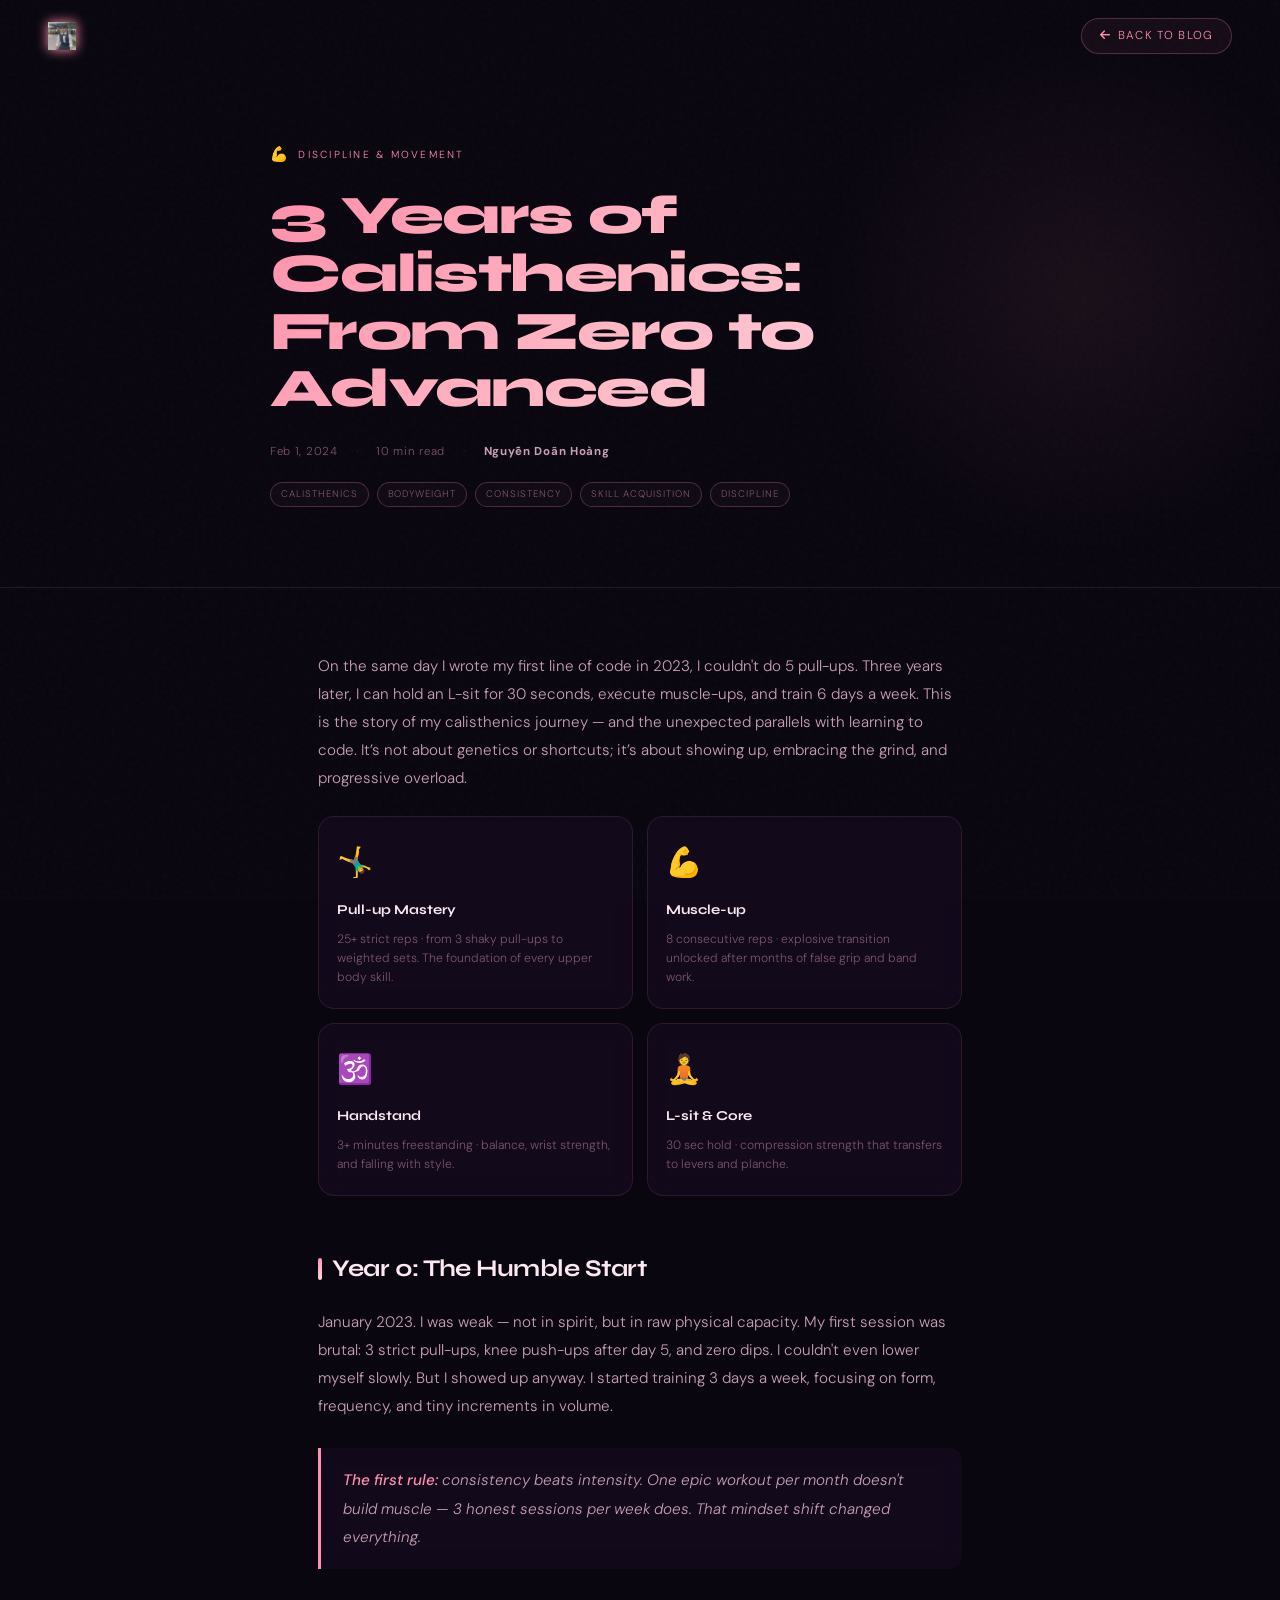
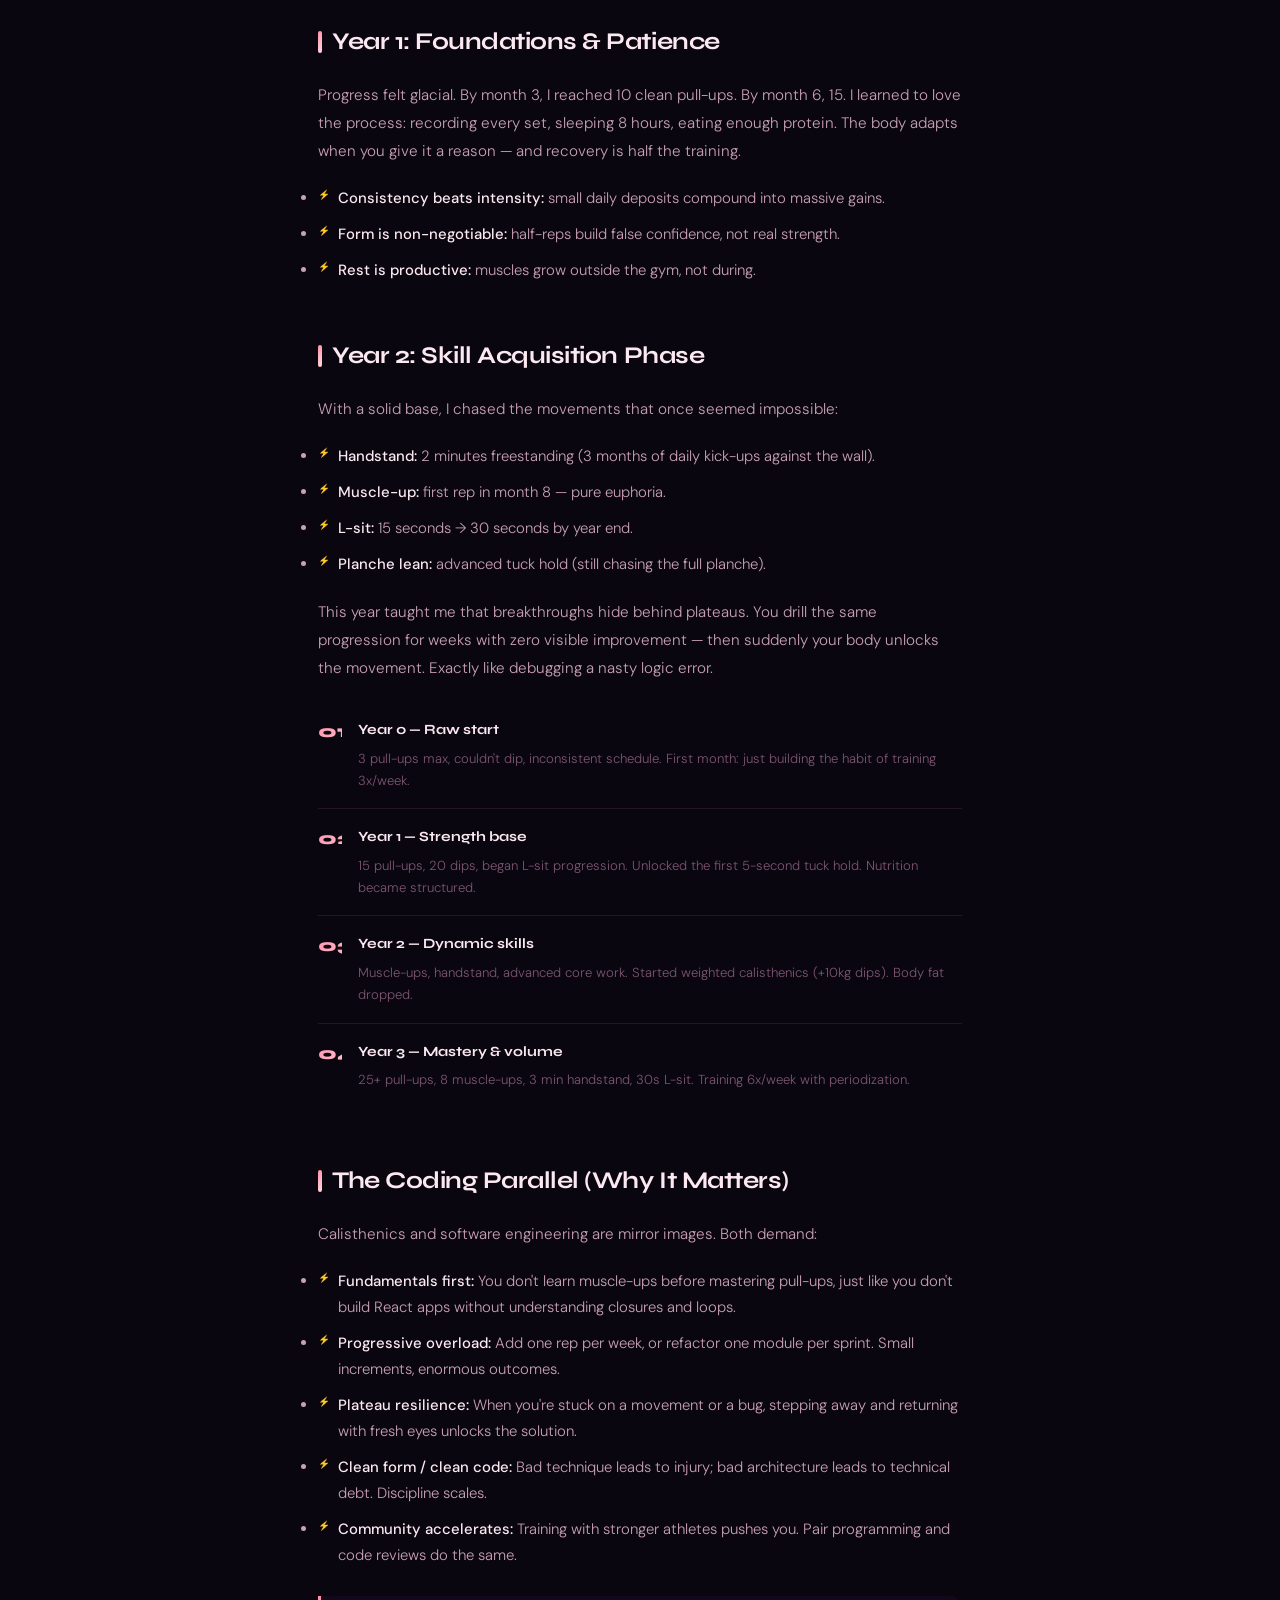
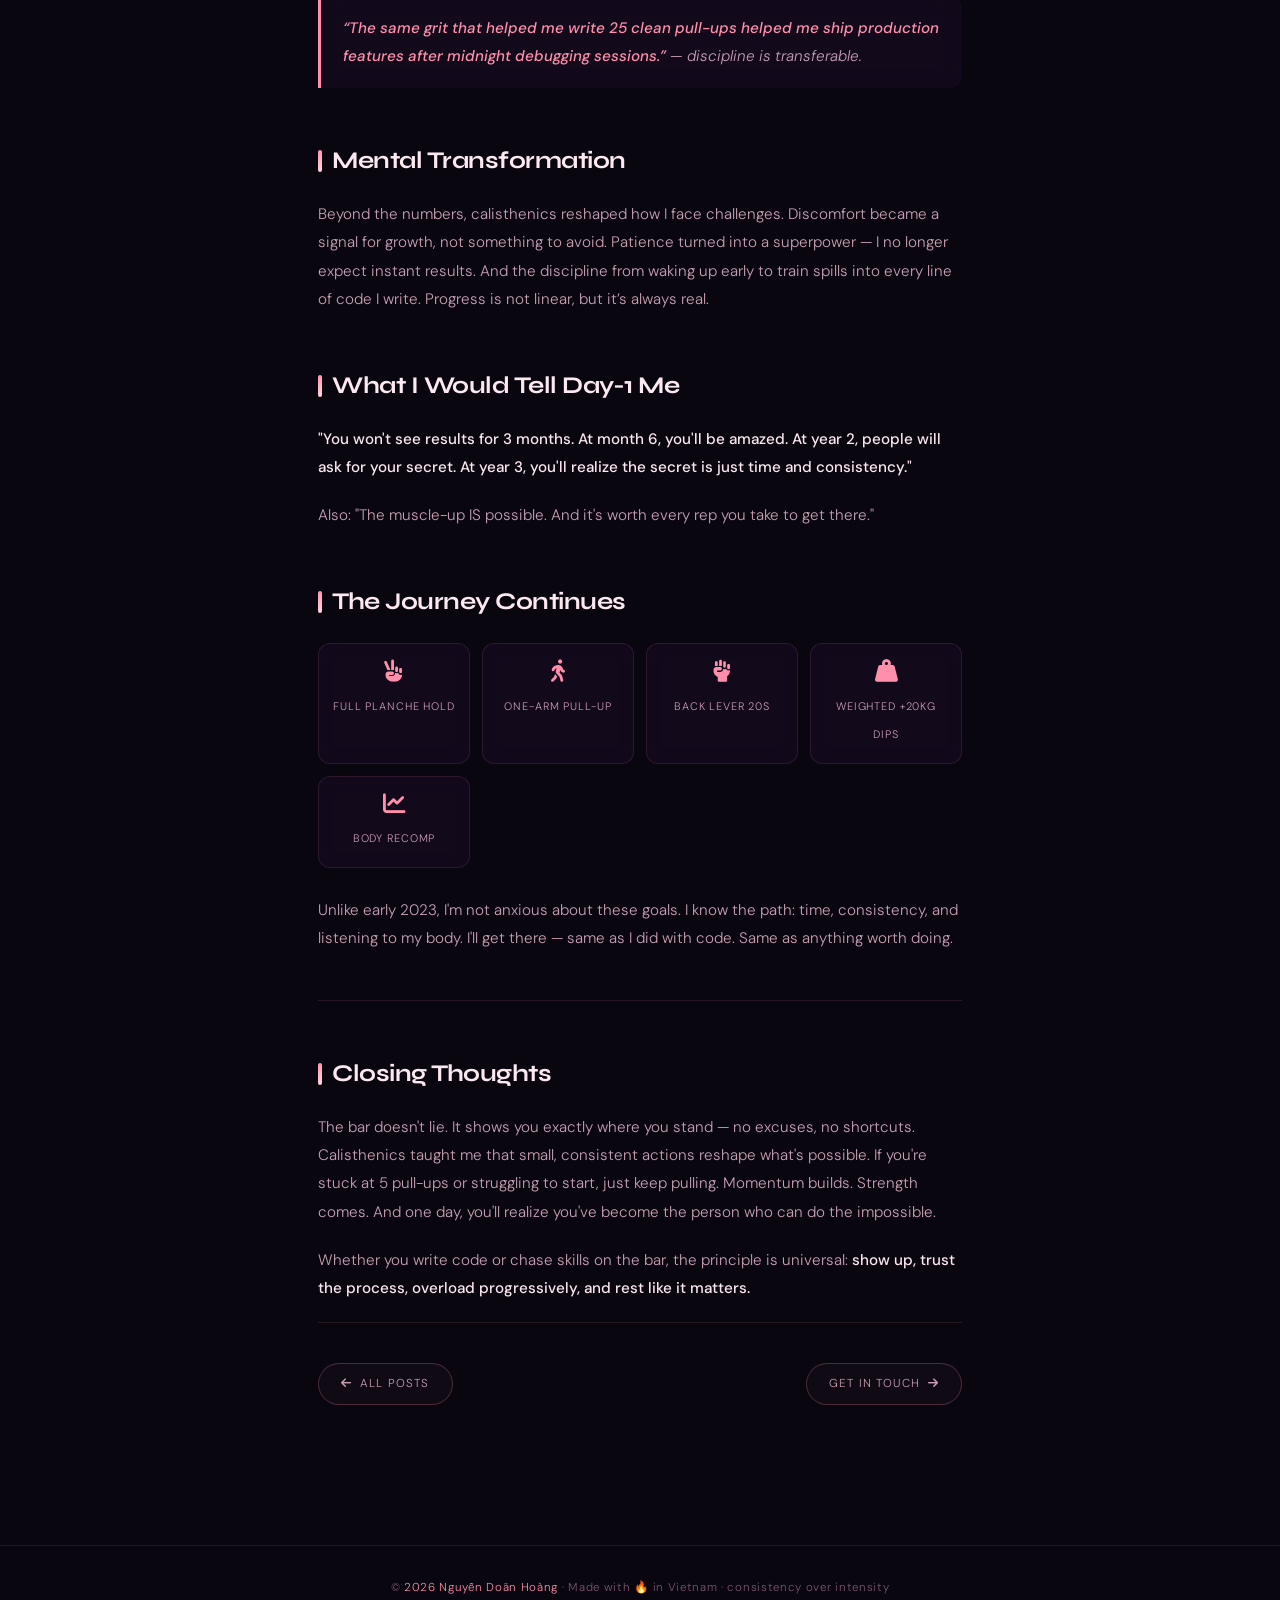
==== commit 04136ba8: "29/03/2026" ====
--- a/blog/calisthenics-journey.html
+++ b/blog/calisthenics-journey.html
@@ -1,147 +1,322 @@
 <!DOCTYPE html>
-<html lang="en" data-theme="dark">
+<html lang="en">
 <head>
   <meta charset="UTF-8"/>
   <meta name="viewport" content="width=device-width, initial-scale=1.0"/>
-  <title>3 Years of Calisthenics: From Zero to Advanced — DoanHoang</title>
-  <meta name="description" content="How consistent training transformed my body and mindset. Pull-ups, muscle-ups, handstands, and the parallels with coding discipline."/>
-  <meta name="author" content="DoanHoang"/>
-  <link rel="stylesheet" href="../css/style.css"/>
-  <style>
-    .blog-article { max-width: 800px; margin: 60px auto; padding: 0 20px; line-height: 1.8; color: #e8e0f0; }
-    .blog-article h1 { font-size: 48px; margin-bottom: 20px; background: linear-gradient(135deg, #ffb7c5, #c9b1ff); -webkit-background-clip: text; background-clip: text; -webkit-text-fill-color: transparent; }
-    .blog-article .meta { font-size: 14px; color: #7a6090; margin-bottom: 40px; border-bottom: 1px solid rgba(255, 183, 197, 0.1); padding-bottom: 20px; }
-    .blog-article h2 { font-size: 28px; margin: 40px 0 20px; color: #ffb7c5; }
-    .blog-article p { margin-bottom: 18px; }
-    .blog-article code { background: rgba(255, 183, 197, 0.05); padding: 2px 6px; border-radius: 3px; color: #ffb7c5; font-family: 'Space Mono', monospace; }
-    .blog-article ul, .blog-article ol { margin-left: 20px; margin-bottom: 18px; }
-    .blog-article li { margin-bottom: 8px; }
-    .blog-article a { color: #ffb7c5; text-decoration: underline; }
-    .blog-article a:hover { text-decoration: none; }
-    .blog-nav { text-align: center; margin-top: 60px; padding-top: 20px; border-top: 1px solid rgba(255, 183, 197, 0.1); }
-    .blog-nav a { display: inline-block; margin: 0 10px; padding: 10px 20px; background: rgba(255, 183, 197, 0.1); border: 1px solid rgba(255, 183, 197, 0.2); border-radius: 6px; color: #ffb7c5; text-decoration: none; }
-    .blog-nav a:hover { background: rgba(255, 183, 197, 0.2); }
-  </style>
+  <title>3 Years of Calisthenics: Zero to Advanced — Doãn Hoàng</title>
+  <link rel="icon" href="../assets/title.png" type="image/png"/>
+  <meta name="description" content="How consistent training transformed my body and mindset. Pull-ups, muscle-ups, handstands, and the parallels with coding discipline — a 3-year calisthenics journey."/>
+  <meta name="author" content="Nguyễn Doãn Hoàng"/>
+  <meta property="og:title" content="3 Years of Calisthenics: From Zero to Advanced"/>
+  <meta property="og:description" content="Consistency, patience, and the art of progressive overload — in the gym and at the keyboard."/>
+  <link rel="preconnect" href="https://fonts.googleapis.com" crossorigin/>
+  <link rel="preload" as="style" href="https://fonts.googleapis.com/css2?family=Syne:wght@400;600;700;800&family=DM+Sans:ital,opsz,wght@0,9..40,300;0,9..40,400;0,9..40,500;1,9..40,300&display=swap" onload="this.rel='stylesheet'"/>
+  <link rel="preload" as="style" href="https://cdnjs.cloudflare.com/ajax/libs/font-awesome/6.5.0/css/all.min.css" onload="this.rel='stylesheet'"/>
+  <noscript>
+    <link rel="stylesheet" href="https://fonts.googleapis.com/css2?family=Syne:wght@400;600;700;800&family=DM+Sans:ital,opsz,wght@0,9..40,300;0,9..40,400;0,9..40,500;1,9..40,300&display=swap"/>
+    <link rel="stylesheet" href="https://cdnjs.cloudflare.com/ajax/libs/font-awesome/6.5.0/css/all.min.css"/>
+  </noscript>
+
+<style>
+/* ── TOKENS (matching chemistry blog aesthetic) ── */
+:root{
+  --bg:#09060f; --bg2:#0f0819; --sf:#170c22; --sf2:#1e1030;
+  --bdr:rgba(255,143,171,.12); --bdr2:rgba(255,143,171,.25);
+  --txt:#fce8f0; --txt2:#c9a0b4; --txt3:#7d5570;
+  --pk:#ff8fab; --pk2:#ffb7c5; --pk3:#ffd6e3;
+  --grad:linear-gradient(135deg,#ff8fab,#ffb7c5,#ffd6e3);
+  --glass:rgba(23,12,34,.65);
+  --ease:cubic-bezier(.4,0,.2,1);
+  --prose:740px;
+}
+
+/* ── RESET ── */
+*,*::before,*::after{margin:0;padding:0;box-sizing:border-box}
+html{scroll-behavior:smooth}
+body{background:var(--bg);color:var(--txt);font-family:'DM Sans',sans-serif;font-weight:300;line-height:1.75;overflow-x:hidden}
+a{color:var(--pk);text-decoration:none;transition:color .25s}
+a:hover{color:var(--pk2)}
+img{max-width:100%;display:block}
+::-webkit-scrollbar{width:2px}
+::-webkit-scrollbar-track{background:var(--bg)}
+::-webkit-scrollbar-thumb{background:var(--pk);border-radius:1px}
+:focus-visible{outline:2px solid var(--pk);outline-offset:3px}
+
+/* ── NOISE OVERLAY ── */
+body::before{content:'';position:fixed;inset:0;pointer-events:none;z-index:0;opacity:.025;background-image:url("data:image/svg+xml,%3Csvg viewBox='0 0 256 256' xmlns='http://www.w3.org/2000/svg'%3E%3Cfilter id='n'%3E%3CfeTurbulence type='fractalNoise' baseFrequency='.9' numOctaves='4' stitchTiles='stitch'/%3E%3C/filter%3E%3Crect width='100%25' height='100%25' filter='url(%23n)'/%3E%3C/svg%3E")}
+
+/* ── SCROLL PROGRESS ── */
+#sp{position:fixed;top:0;left:0;height:2px;width:0;background:var(--grad);z-index:999;border-radius:1px;transition:width .1s linear}
+
+/* ── GLASS NAVIGATION ── */
+nav{position:fixed;top:0;left:0;right:0;z-index:100;display:flex;align-items:center;justify-content:space-between;padding:18px 48px;background:rgba(9,6,15,0);backdrop-filter:blur(0px);border-bottom:1px solid transparent;transition:all .4s var(--ease)}
+nav.scrolled{padding:12px 48px;background:rgba(9,6,15,.9);backdrop-filter:blur(24px);border-color:var(--bdr)}
+.nav-logo{display:flex;align-items:center;gap:6px;font-family:'Syne',sans-serif;font-weight:800;font-size:.95rem;letter-spacing:.06em;color:var(--txt);text-decoration:none;transition:color .3s}
+.nav-logo img{height:28px;object-fit:contain;filter:drop-shadow(0 0 6px var(--pk))}
+.nav-logo-txt{display:none}
+.nav-logo-txt span{color:var(--pk)}
+.nav-logo:hover{color:var(--pk)}
+.back-btn{display:inline-flex;align-items:center;gap:7px;padding:7px 18px;border-radius:50px;border:1.5px solid var(--bdr2);color:var(--pk);font-size:.72rem;letter-spacing:.1em;text-transform:uppercase;background:rgba(255,143,171,.05);backdrop-filter:blur(8px);transition:all .3s;text-decoration:none}
+.back-btn:hover{background:var(--pk);color:var(--bg);border-color:var(--pk);box-shadow:0 0 20px rgba(255,143,171,.4)}
+
+/* ── POST HERO (calisthenics edition) ── */
+.post-hero{padding:140px 48px 80px;position:relative;overflow:hidden;z-index:1;border-bottom:1px solid var(--bdr)}
+.post-hero-orb{position:absolute;width:600px;height:600px;border-radius:50%;background:radial-gradient(circle,rgba(255,143,171,.07),transparent 65%);right:-100px;top:50%;transform:translateY(-50%);pointer-events:none}
+.post-hero-inner{max-width:var(--prose);margin:0 auto;position:relative;z-index:2}
+.post-cat{display:inline-flex;align-items:center;gap:8px;font-size:.64rem;letter-spacing:.22em;text-transform:uppercase;color:var(--pk);margin-bottom:20px}
+.post-cat::before{content:'💪';font-size:.9rem}
+.post-hero h1{font-family:'Syne',sans-serif;font-weight:800;font-size:clamp(2rem,5vw,3.4rem);line-height:1.06;letter-spacing:-.03em;margin-bottom:24px;background:var(--grad);-webkit-background-clip:text;-webkit-text-fill-color:transparent;background-clip:text}
+.post-meta{display:flex;align-items:center;gap:18px;flex-wrap:wrap;font-size:.72rem;color:var(--txt3);letter-spacing:.06em}
+.post-meta-sep{color:var(--bdr2)}
+.post-meta strong{color:var(--txt2)}
+.post-tags{display:flex;gap:8px;flex-wrap:wrap;margin-top:20px}
+.post-tag{font-size:.6rem;letter-spacing:.1em;text-transform:uppercase;padding:3px 10px;border-radius:50px;border:1px solid var(--bdr2);color:var(--txt3);background:rgba(255,143,171,.03)}
+
+/* ── ARTICLE BODY (consistent prose) ── */
+.post-body{max-width:var(--prose);margin:0 auto;padding:64px 48px 100px;position:relative;z-index:1}
+.post-body p{font-size:.95rem;color:var(--txt2);margin-bottom:20px;line-height:1.85}
+.post-body strong{color:var(--txt);font-weight:500}
+.post-body em{color:var(--pk);font-style:italic}
+
+/* headings */
+.post-body h2{font-family:'Syne',sans-serif;font-weight:700;font-size:1.5rem;letter-spacing:-.02em;margin:52px 0 18px;color:var(--txt);display:flex;align-items:center;gap:10px}
+.post-body h2::before{content:'';display:block;width:4px;height:22px;background:var(--grad);border-radius:2px;flex-shrink:0}
+.post-body h3{font-family:'Syne',sans-serif;font-weight:600;font-size:1.05rem;margin:32px 0 12px;color:var(--pk2)}
+
+/* lists */
+.post-body ul,.post-body ol{margin:0 0 20px 0;padding:0}
+.post-body li{font-size:.93rem;color:var(--txt2);margin-bottom:10px;padding-left:20px;position:relative;line-height:1.75}
+.post-body ul > li::before{content:'⚡';font-size:.6rem;position:absolute;left:0;top:.2em}
+.post-body ol{counter-reset:ol}
+.post-body ol > li{counter-increment:ol}
+.post-body ol > li::before{content:counter(ol)'.';position:absolute;left:0;top:0;font-family:'Syne',sans-serif;font-size:.72rem;font-weight:700;color:var(--pk);line-height:1.75}
+
+/* code & inline */
+.post-body code{background:rgba(255,143,171,.07);padding:2px 8px;border-radius:5px;color:var(--pk2);font-size:.88em;font-family:'Courier New',monospace;border:1px solid var(--bdr)}
+
+/* callout (coding parallel) */
+.callout{background:var(--glass);backdrop-filter:blur(12px);border-left:3px solid var(--pk);border-radius:0 12px 12px 0;padding:18px 22px;margin:28px 0}
+.callout p{margin:0;font-style:italic;color:var(--txt2)}
+.callout strong{color:var(--pk)}
+
+/* skill / milestone cards (matching project-cards style) */
+.project-cards{display:grid;grid-template-columns:repeat(auto-fit,minmax(210px,1fr));gap:14px;margin:24px 0 32px}
+.project-card{background:var(--glass);backdrop-filter:blur(12px);border:1px solid var(--bdr);border-radius:16px;padding:20px 18px;transition:border-color .3s,transform .3s}
+.project-card:hover{border-color:var(--bdr2);transform:translateY(-3px)}
+.project-card-icon{font-size:1.8rem;margin-bottom:10px;display:block}
+.project-card h4{font-family:'Syne',sans-serif;font-size:.85rem;font-weight:700;color:var(--txt);margin-bottom:8px}
+.project-card p{font-size:.76rem;color:var(--txt3);margin:0;line-height:1.6}
+
+/* steps (year by year) */
+.steps{display:flex;flex-direction:column;gap:0;margin:20px 0 28px;counter-reset:step}
+.step{display:flex;gap:16px;padding:16px 0;border-bottom:1px solid var(--bdr);counter-increment:step}
+.step:last-child{border-bottom:none}
+.step-num{font-family:'Syne',sans-serif;font-size:1.1rem;font-weight:800;background:var(--grad);-webkit-background-clip:text;-webkit-text-fill-color:transparent;background-clip:text;flex-shrink:0;width:24px;line-height:1.6}
+.step-body h4{font-family:'Syne',sans-serif;font-size:.88rem;font-weight:700;color:var(--txt);margin-bottom:5px}
+.step-body p{font-size:.82rem;color:var(--txt3);margin:0;line-height:1.7}
+
+/* future grid (next goals) */
+.future-grid{display:grid;grid-template-columns:repeat(auto-fit,minmax(150px,1fr));gap:12px;margin:20px 0 28px}
+.future-card{background:var(--glass);backdrop-filter:blur(10px);border:1px solid var(--bdr);border-radius:12px;padding:16px 14px;text-align:center;transition:border-color .3s}
+.future-card:hover{border-color:var(--bdr2)}
+.future-card i{font-size:1.4rem;color:var(--pk);margin-bottom:8px;display:block}
+.future-card span{font-size:.68rem;letter-spacing:.08em;text-transform:uppercase;color:var(--txt2)}
+
+.divider{width:100%;height:1px;background:var(--bdr);margin:48px 0}
+
+/* post navigation */
+.post-nav{display:flex;justify-content:space-between;align-items:center;flex-wrap:wrap;gap:16px;padding:40px 0;margin-top:20px;border-top:1px solid var(--bdr)}
+.post-nav a{display:inline-flex;align-items:center;gap:8px;padding:10px 22px;border-radius:50px;border:1.5px solid var(--bdr2);color:var(--txt2);font-size:.72rem;letter-spacing:.1em;text-transform:uppercase;background:rgba(255,143,171,.03);transition:all .3s;text-decoration:none}
+.post-nav a:hover{border-color:var(--pk);color:var(--pk);background:rgba(255,143,171,.07)}
+
+footer{border-top:1px solid var(--bdr);padding:32px 48px;text-align:center;font-size:.72rem;color:var(--txt3);letter-spacing:.06em;position:relative;z-index:1}
+footer span{color:var(--pk)}
+
+/* responsive */
+@media(max-width:700px){
+  nav,nav.scrolled{padding:14px 20px}
+  .post-hero{padding:110px 20px 56px}
+  .post-body{padding:48px 20px 80px}
+  .post-hero h1{font-size:1.9rem}
+  .project-cards{grid-template-columns:1fr}
+  .future-grid{grid-template-columns:repeat(2,1fr)}
+  footer{padding:24px 20px}
+}
+@media(prefers-reduced-motion:reduce){*,*::before,*::after{transition-duration:.01ms!important}}
+</style>
 </head>
 <body>
-<nav id="navbar" aria-label="Main navigation" style="position: fixed; width: 100%; top: 0; left: 0; z-index: 100; background: rgba(10, 8, 18, 0.95); backdrop-filter: blur(10px); padding: 16px 0; border-bottom: 1px solid rgba(255, 183, 197, 0.1);">
-  <div style="max-width: 1200px; margin: 0 auto; padding: 0 20px; display: flex; justify-content: space-between; align-items: center;">
-    <a href="../#hero" class="nav-logo"><span class="logo-bracket">&lt;</span>DH<span class="logo-bracket">/&gt;</span></a>
-    <a href="../#blog" class="btn btn-primary" style="padding: 8px 16px; font-size: 14px;">← Back to Blog</a>
-  </div>
+
+<div id="sp" aria-hidden="true"></div>
+
+<!-- GLASS NAVIGATION (matching the reference) -->
+<nav id="navbar">
+  <a href="../index.html" class="nav-logo" aria-label="Doãn Hoàng Home">
+    <img src="../assets/title.png" alt="Doãn Hoàng" onerror="this.style.display='none';this.nextElementSibling.style.display='block'"/>
+    <span class="nav-logo-txt"><span>&lt;</span>DH<span>/&gt;</span></span>
+  </a>
+  <a href="../index.html#blog" class="back-btn"><i class="fa-solid fa-arrow-left" aria-hidden="true"></i> Back to Blog</a>
 </nav>
 
-<article class="blog-article" style="margin-top: 100px;">
-  <h1>3 Years of Calisthenics: From Zero to Advanced</h1>
-  
-  <div class="meta">
-    <time>Feb 1, 2024</time> • 10 min read • Personal Growth
-  </div>
-
-  <p>On the same day I wrote my first line of code in 2023, I couldn't do 5 pull-ups. Three years later, I can hold an L-sit for 30 seconds, execute muscle-ups, and train 6 days a week. This is the story of my calisthenics journey — and the unexpected parallels with learning to code.</p>
-
-  <h2>Year 0: The Beginning</h2>
-  <p>January 2023. I was weak. Not in spirit, but in body. I could barely pull myself up 5 times on a bar. My first training session was humbling:</p>
+<!-- HERO SECTION (calisthenics journey) -->
+<header class="post-hero">
+  <div class="post-hero-orb" aria-hidden="true"></div>
+  <div class="post-hero-inner">
+    <p class="post-cat">Discipline &amp; Movement</p>
+    <h1>3 Years of Calisthenics:<br/>From Zero to Advanced</h1>
+    <div class="post-meta">
+      <time datetime="2024-02-01">Feb 1, 2024</time>
+      <span class="post-meta-sep">·</span>
+      <span>10 min read</span>
+      <span class="post-meta-sep">·</span>
+      <strong>Nguyễn Doãn Hoàng</strong>
+    </div>
+    <div class="post-tags">
+      <span class="post-tag">Calisthenics</span>
+      <span class="post-tag">Bodyweight</span>
+      <span class="post-tag">Consistency</span>
+      <span class="post-tag">Skill Acquisition</span>
+      <span class="post-tag">Discipline</span>
+    </div>
+  </div>
+</header>
+
+<!-- MAIN ARTICLE CONTENT (converted to the "chemistry blog" layout style) -->
+<article class="post-body">
+
+  <p>On the same day I wrote my first line of code in 2023, I couldn't do 5 pull-ups. Three years later, I can hold an L-sit for 30 seconds, execute muscle-ups, and train 6 days a week. This is the story of my calisthenics journey — and the unexpected parallels with learning to code. It’s not about genetics or shortcuts; it’s about showing up, embracing the grind, and progressive overload.</p>
+
+  <!-- Milestone cards (like project cards but for key strength achievements) -->
+  <div class="project-cards">
+    <div class="project-card">
+      <span class="project-card-icon">🤸‍♂️</span>
+      <h4>Pull-up Mastery</h4>
+      <p>25+ strict reps · from 3 shaky pull-ups to weighted sets. The foundation of every upper body skill.</p>
+    </div>
+    <div class="project-card">
+      <span class="project-card-icon">💪</span>
+      <h4>Muscle-up</h4>
+      <p>8 consecutive reps · explosive transition unlocked after months of false grip and band work.</p>
+    </div>
+    <div class="project-card">
+      <span class="project-card-icon">🕉️</span>
+      <h4>Handstand</h4>
+      <p>3+ minutes freestanding · balance, wrist strength, and falling with style.</p>
+    </div>
+    <div class="project-card">
+      <span class="project-card-icon">🧘</span>
+      <h4>L-sit &amp; Core</h4>
+      <p>30 sec hold · compression strength that transfers to levers and planche.</p>
+    </div>
+  </div>
+
+  <h2>Year 0: The Humble Start</h2>
+  <p>January 2023. I was weak — not in spirit, but in raw physical capacity. My first session was brutal: 3 strict pull-ups, knee push-ups after day 5, and zero dips. I couldn't even lower myself slowly. But I showed up anyway. I started training 3 days a week, focusing on form, frequency, and tiny increments in volume.</p>
+
+  <div class="callout">
+    <p><strong>The first rule:</strong> consistency beats intensity. One epic workout per month doesn't build muscle — 3 honest sessions per week does. That mindset shift changed everything.</p>
+  </div>
+
+  <h2>Year 1: Foundations &amp; Patience</h2>
+  <p>Progress felt glacial. By month 3, I reached 10 clean pull-ups. By month 6, 15. I learned to love the process: recording every set, sleeping 8 hours, eating enough protein. The body adapts when you give it a reason — and recovery is half the training.</p>
   <ul>
-    <li>Pull-ups: 3 reps (strict form, no momentum)</li>
-    <li>Push-ups: 15 reps (on knees after day 5)</li>
-    <li>Dips: 0 reps (couldn't even lower myself slowly)</li>
+    <li><strong>Consistency beats intensity:</strong> small daily deposits compound into massive gains.</li>
+    <li><strong>Form is non-negotiable:</strong> half-reps build false confidence, not real strength.</li>
+    <li><strong>Rest is productive:</strong> muscles grow outside the gym, not during.</li>
   </ul>
-  <p>But I was determined. I started training 3 days a week, following a beginner program focused on fundamentals: proper form, consistent volume, and progressive overload.</p>
-
-  <h2>Year 1: Building Foundations</h2>
-  <p>Progress was steady but slow. By month 3, I could finally do 10 clean pull-ups. By month 6, I hit 15. The key was consistency — never skipping workouts, always prioritizing form over reps.</p>
-  
-  <p>In this year, I learned:</p>
+
+  <h2>Year 2: Skill Acquisition Phase</h2>
+  <p>With a solid base, I chased the movements that once seemed impossible:</p>
   <ul>
-    <li><strong>Consistency beats intensity.</strong> 3 good sessions per week beat 1 epic session per month.</li>
-    <li><strong>Form is non-negotiable.</strong> Clean reps build better foundations than ego-lifting.</li>
-    <li><strong>Recovery matters.</strong> Sleep, nutrition, and rest days are part of the training.</li>
+    <li><strong>Handstand:</strong> 2 minutes freestanding (3 months of daily kick-ups against the wall).</li>
+    <li><strong>Muscle-up:</strong> first rep in month 8 — pure euphoria.</li>
+    <li><strong>L-sit:</strong> 15 seconds → 30 seconds by year end.</li>
+    <li><strong>Planche lean:</strong> advanced tuck hold (still chasing the full planche).</li>
   </ul>
-
-  <h2>Year 2: Skill Development</h2>
-  <p>With a solid foundation, I started learning advanced movements:</p>
+  <p>This year taught me that breakthroughs hide behind plateaus. You drill the same progression for weeks with zero visible improvement — then suddenly your body unlocks the movement. Exactly like debugging a nasty logic error.</p>
+
+  <!-- Steps (year-by-year journey) matches the chemistry blog step component -->
+  <div class="steps">
+    <div class="step">
+      <span class="step-num">01</span>
+      <div class="step-body"><h4>Year 0 — Raw start</h4><p>3 pull-ups max, couldn't dip, inconsistent schedule. First month: just building the habit of training 3x/week.</p></div>
+    </div>
+    <div class="step">
+      <span class="step-num">02</span>
+      <div class="step-body"><h4>Year 1 — Strength base</h4><p>15 pull-ups, 20 dips, began L-sit progression. Unlocked the first 5-second tuck hold. Nutrition became structured.</p></div>
+    </div>
+    <div class="step">
+      <span class="step-num">03</span>
+      <div class="step-body"><h4>Year 2 — Dynamic skills</h4><p>Muscle-ups, handstand, advanced core work. Started weighted calisthenics (+10kg dips). Body fat dropped.</p></div>
+    </div>
+    <div class="step">
+      <span class="step-num">04</span>
+      <div class="step-body"><h4>Year 3 — Mastery & volume</h4><p>25+ pull-ups, 8 muscle-ups, 3 min handstand, 30s L-sit. Training 6x/week with periodization.</p></div>
+    </div>
+  </div>
+
+  <h2>The Coding Parallel (Why It Matters)</h2>
+  <p>Calisthenics and software engineering are mirror images. Both demand:</p>
   <ul>
-    <li><strong>Handstand:</strong> 2 minutes freestanding (took 3 months of daily practice)</li>
-    <li><strong>Muscle-up:</strong> First rep in month 8 of year 2 (euphoria!)</li>
-    <li><strong>L-sit:</strong> 15 seconds hold (progressing to 30+ seconds)</li>
-    <li><strong>Planche:</strong> Advanced tuck (still working on full planche)</li>
+    <li><strong>Fundamentals first:</strong> You don't learn muscle-ups before mastering pull-ups, just like you don't build React apps without understanding closures and loops.</li>
+    <li><strong>Progressive overload:</strong> Add one rep per week, or refactor one module per sprint. Small increments, enormous outcomes.</li>
+    <li><strong>Plateau resilience:</strong> When you're stuck on a movement or a bug, stepping away and returning with fresh eyes unlocks the solution.</li>
+    <li><strong>Clean form / clean code:</strong> Bad technique leads to injury; bad architecture leads to technical debt. Discipline scales.</li>
+    <li><strong>Community accelerates:</strong> Training with stronger athletes pushes you. Pair programming and code reviews do the same.</li>
   </ul>
-  <p>This year taught me patience. Some movements took months of practice with zero visible results. Then suddenly — a breakthrough. Just like debugging code.</p>
-
-  <h2>Year 3: Mastery &amp; Consistency</h2>
-  <p>Present day (2026). I train 5-6 days a week, splitting volume across:</p>
-  <ul>
-    <li>Pull day: chin-ups, muscle-ups, weight pulls</li>
-    <li>Push day: dips, handstand training, planche progressions</li>
-    <li>Legs day: pistol squats, explosive jumps</li>
-    <li>Skill day: advanced movements, conditioning</li>
-  </ul>
-
-  <p>Numbers aren't everything, but here's where I stand:</p>
-  <ul>
-    <li>Pull-ups: 25+ strict reps</li>
-    <li>Muscle-ups: 8 reps in a set</li>
-    <li>Dips: 35+ reps weighted (10kg)</li>
-    <li>Handstand hold: 3+ minutes</li>
-    <li>L-sit: 30 seconds+ hold</li>
-  </ul>
-
-  <h2>The Coding Parallel</h2>
-  <p>Here's what struck me: learning calisthenics and learning to code follow the <strong>exact same path:</strong></p>
-
-  <h3>1. Fundamentals First</h3>
-  <p>In calisthenics, you master pull-ups before muscle-ups. In coding, you learn loops before frameworks. Both require boring, repetitive practice.</p>
-
-  <h3>2. Progressive Overload</h3>
-  <p>In the gym, you add 1 more rep each week. In coding, you build slightly harder projects each month. Small, consistent progress compounds.</p>
-
-  <h3>3. Plateau Breaks Through Practice</h3>
-  <p>I've been stuck on movements for weeks, seeing zero improvement. Then one day—breakthrough. Code is the same. You debug for hours, then suddenly understand the bug.</p>
-
-  <h3>4. Form &amp; Quality Matter</h3>
-  <p>Bad form in pull-ups leads to injury. Bad practices in coding lead to technical debt. Both require discipline to maintain standards.</p>
-
-  <h3>5. Community Accelerates Growth</h3>
-  <p>Training with others pushes me harder. Learning with other developers (open source, communities) accelerates growth exponentially.</p>
+
+  <div class="callout">
+    <p><strong>“The same grit that helped me write 25 clean pull-ups helped me ship production features after midnight debugging sessions.”</strong> — discipline is transferable.</p>
+  </div>
 
   <h2>Mental Transformation</h2>
-  <p>Beyond physical changes, calisthenics transformed my mindset:</p>
-  <ul>
-    <li>Discomfort became a teacher, not something to avoid</li>
-    <li>Progress became about consistency, not perfection</li>
-    <li>Patience became a superpower</li>
-    <li>Discipline in the gym spilled into discipline at the desk</li>
-  </ul>
+  <p>Beyond the numbers, calisthenics reshaped how I face challenges. Discomfort became a signal for growth, not something to avoid. Patience turned into a superpower — I no longer expect instant results. And the discipline from waking up early to train spills into every line of code I write. Progress is not linear, but it’s always real.</p>
 
   <h2>What I Would Tell Day-1 Me</h2>
   <p><strong>"You won't see results for 3 months. At month 6, you'll be amazed. At year 2, people will ask for your secret. At year 3, you'll realize the secret is just time and consistency."</strong></p>
-  
   <p>Also: "The muscle-up IS possible. And it's worth every rep you take to get there."</p>
 
+  <!-- Future goals grid (same as chemistry's future-grid) -->
   <h2>The Journey Continues</h2>
-  <p>I'm still not satisfied. Next goals:</p>
-  <ul>
-    <li>Full planche hold (10 seconds)</li>
-    <li>One-arm pull-up progressions</li>
-    <li>Back lever hold (20 seconds)</li>
-    <li>Maintain strength while reducing body fat</li>
-  </ul>
-
-  <p>But unlike early 2023, I'm not anxious about these goals. I know the path. It requires time, consistency, and listening to my body. I'll get there.</p>
-
-  <p>Same as I did with code. Same as anything worth doing.</p>
-
-  <div class="blog-nav">
-    <a href="../#blog">← Back to Blog</a>
-    <a href="../#contact">Get in Touch →</a>
-  </div>
+  <div class="future-grid">
+    <div class="future-card"><i class="fa-solid fa-hand-peace"></i><span>Full Planche hold</span></div>
+    <div class="future-card"><i class="fa-solid fa-person-walking"></i><span>One-arm pull-up</span></div>
+    <div class="future-card"><i class="fa-solid fa-hand-fist"></i><span>Back lever 20s</span></div>
+    <div class="future-card"><i class="fa-solid fa-weight-hanging"></i><span>Weighted +20kg dips</span></div>
+    <div class="future-card"><i class="fa-solid fa-chart-line"></i><span>Body recomp</span></div>
+  </div>
+  <p>Unlike early 2023, I'm not anxious about these goals. I know the path: time, consistency, and listening to my body. I'll get there — same as I did with code. Same as anything worth doing.</p>
+
+  <div class="divider"></div>
+  <h2>Closing Thoughts</h2>
+  <p>The bar doesn't lie. It shows you exactly where you stand — no excuses, no shortcuts. Calisthenics taught me that small, consistent actions reshape what's possible. If you're stuck at 5 pull-ups or struggling to start, just keep pulling. Momentum builds. Strength comes. And one day, you'll realize you've become the person who can do the impossible.</p>
+  <p>Whether you write code or chase skills on the bar, the principle is universal: <strong>show up, trust the process, overload progressively, and rest like it matters.</strong></p>
+
+  <!-- post navigation (back to blog & contact) -->
+  <div class="post-nav">
+    <a href="../index.html#blog"><i class="fa-solid fa-arrow-left" aria-hidden="true"></i> All Posts</a>
+    <a href="../index.html#contact">Get in Touch <i class="fa-solid fa-arrow-right" aria-hidden="true"></i></a>
+  </div>
+
 </article>
 
-<footer role="contentinfo" style="text-align: center; padding: 40px 20px; border-top: 1px solid rgba(255, 183, 197, 0.1); margin-top: 80px; color: #7a6090;">
-  <p>© 2024 DoanHoang · Made with <i class="fa-solid fa-heart" style="color: #ffb7c5;"></i></p>
+<footer>
+  <p>© <span id="yr"></span> <span>Nguyễn Doãn Hoàng</span> · Made with 🔥 in Vietnam · consistency over intensity</p>
 </footer>
 
-<script src="../js/main.js" defer></script>
+<!-- scroll progress + nav background + dynamic year -->
+<script>
+  const sp = document.getElementById('sp');
+  window.addEventListener('scroll', () => {
+    if (sp) sp.style.width = (window.scrollY / (document.body.scrollHeight - window.innerHeight) * 100) + '%';
+  }, { passive: true });
+
+  const nav = document.getElementById('navbar');
+  window.addEventListener('scroll', () => {
+    nav?.classList.toggle('scrolled', window.scrollY > 40);
+  }, { passive: true });
+
+  document.getElementById('yr').textContent = new Date().getFullYear();
+</script>
 </body>
-</html>
+</html>
